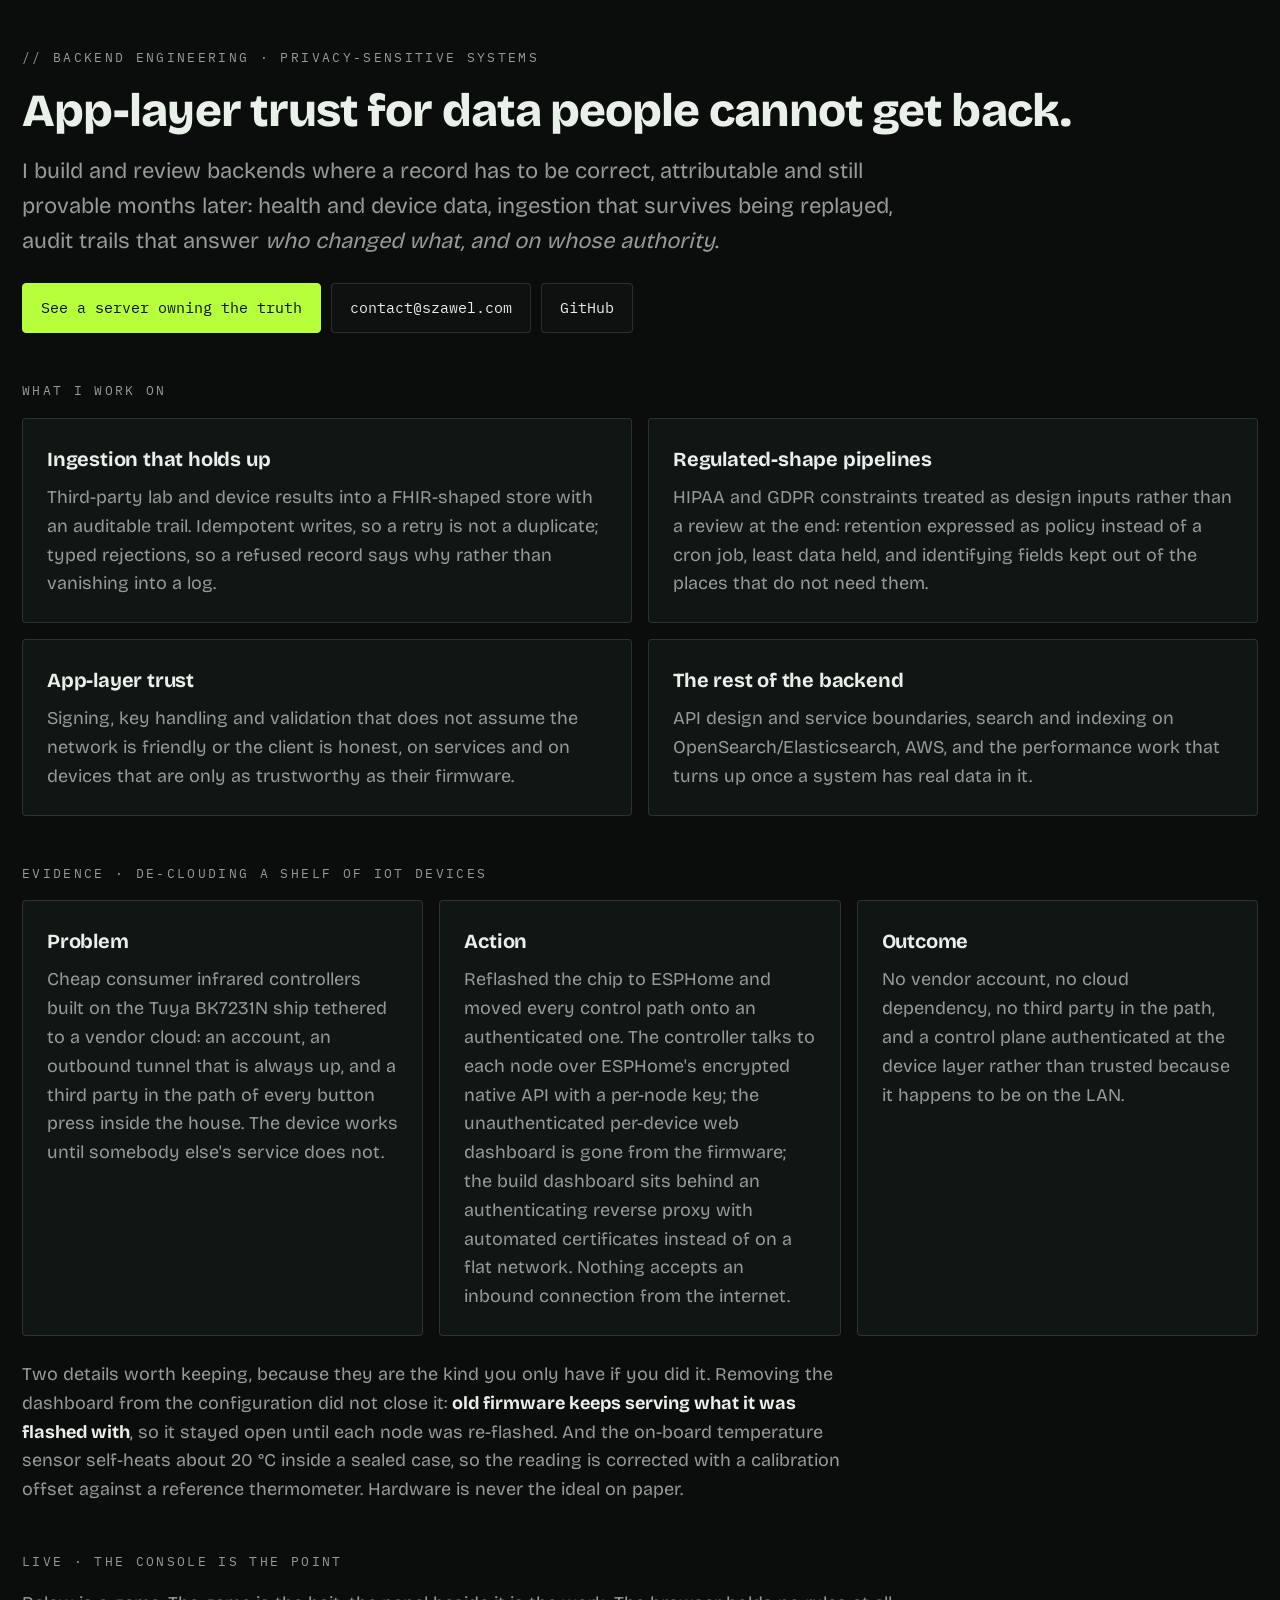
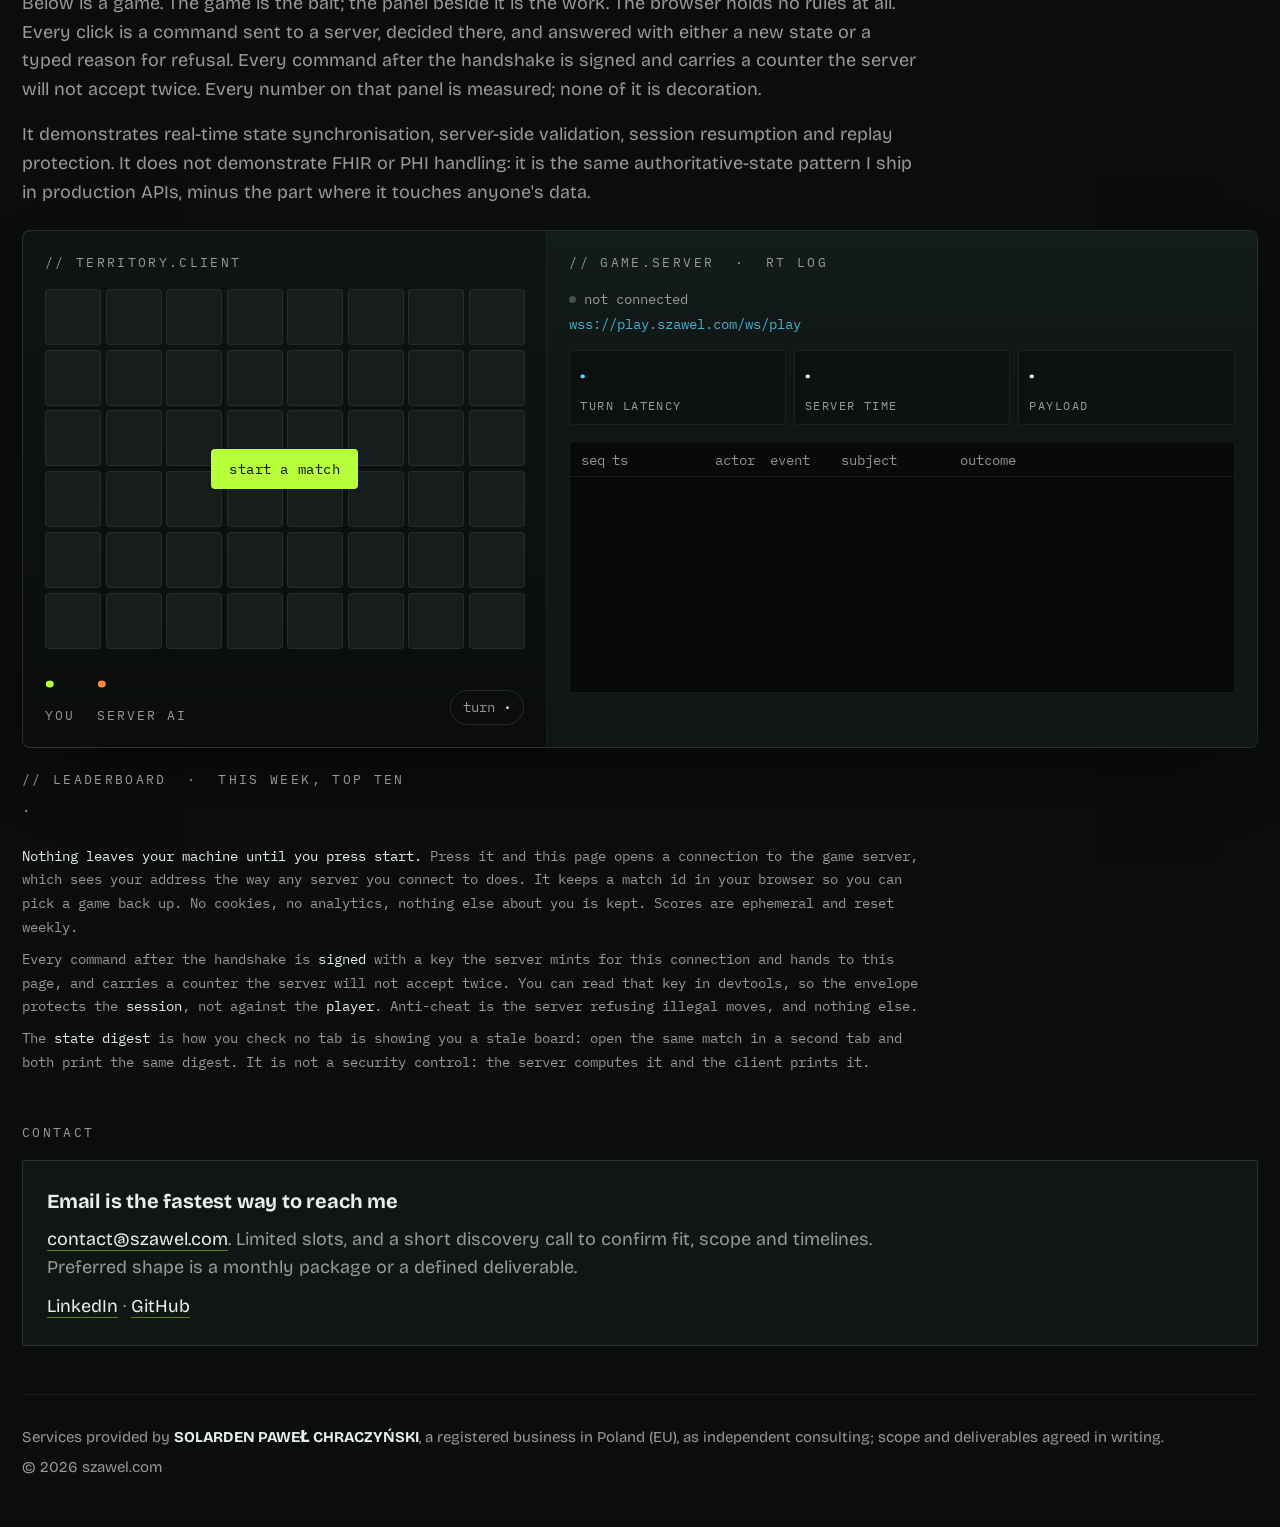
==== index.html @ cecb9514 "fixup" ====
<!doctype html>
<html lang="en">
<head>
    <meta charset="utf-8"/>
    <meta name="viewport" content="width=device-width,initial-scale=1"/>
    <meta name="description"
          content="Independent backend consulting: ingestion, validation and audit trails for systems holding data people cannot get back."/>
    <title>szawel.com — App-layer trust for privacy-sensitive backends</title>
    <!-- Before the page's own rules, so a collision resolves in the page's favour. The widget's
         tokens are the page's tokens: there is no second palette to keep in step. -->
    <link rel="stylesheet" href="game/client/widget.css"/>
    <style>
        * { box-sizing: border-box; margin: 0; padding: 0 }

        body {
            background: var(--bg);
            color: var(--ink);
            font-family: var(--disp);
            font-size: 18px;
            line-height: 1.6;
            -webkit-font-smoothing: antialiased;
        }

        main { padding: 48px 0 }

        .wrap { max-width: 1400px; margin: 0 auto; padding: 0 22px }

        /* Two of the three grid columns plus the gap between them. Prose sized to anything
           else floats mid-row and reads as an accident rather than a choice. */
        :root { --prose: 898px }

        a { color: var(--ink); text-decoration: none; border-bottom: 1px solid rgba(182, 255, 58, .45) }
        a:hover { border-bottom-color: var(--you) }

        .kicker {
            font-family: var(--mono);
            font-size: 13px;
            letter-spacing: .18em;
            text-transform: uppercase;
            color: var(--dim);
        }

        h1 { margin: 16px 0 0; font-size: 46px; line-height: 1.15; letter-spacing: -.02em; font-weight: 800 }
        h2 { margin: 0 0 8px; font-size: 20px; font-weight: 700; letter-spacing: -.01em }

        /* Scoped: .lead is also the widget's leaderboard row, and a bare rule here reaches
           into it for every property the widget's own rule does not set. */
        header .lead { margin: 16px 0 0; color: var(--dim); font-size: 22px; max-width: var(--prose) }

        .cta { display: flex; flex-wrap: wrap; gap: 10px; margin-top: 24px }

        .btn {
            font-family: var(--mono);
            font-size: 15px;
            padding: 12px 18px;
            border: 1px solid var(--line2);
            border-radius: var(--radius);
            background: rgba(255, 255, 255, .02);
        }

        .btn:hover { background: rgba(255, 255, 255, .06); border-bottom-color: var(--line2) }
        .btn.go { color: var(--bg); background: var(--you); border-color: var(--you) }
        .btn.go:hover { background: #c6ff52; border-color: #c6ff52 }

        section { margin-top: 48px }

        .label {
            font-family: var(--mono);
            font-size: 13px;
            letter-spacing: .18em;
            text-transform: uppercase;
            color: var(--dim);
            margin-bottom: 16px;
        }

        .grid { display: grid; grid-template-columns: 1fr; gap: 16px }

        @media (min-width: 820px) {
            .grid { grid-template-columns: 1fr 1fr }
            .grid.three { grid-template-columns: repeat(3, 1fr) }
        }

        .card {
            padding: 24px;
            /* --line2, not --line: at a card's size the fainter token leaves no visible
               edge and the text reads as floating. */
            border: 1px solid var(--line2);
            border-radius: var(--radius);
            background: var(--panel);
        }

        .card p { color: var(--dim); max-width: 72ch }

        .case p { color: var(--dim); max-width: 72ch; margin-top: 8px }
        /* max-width none: .case p caps at 72ch, short of the two columns this spans. */
        .grid.three .aside { grid-column: span 2; max-width: none; color: var(--dim); margin-top: 8px }
        .case b { color: var(--ink); font-weight: 700 }

        /* Wider than the prose column on purpose: one console line is ~81ch, and the widget
           is a figure rather than a paragraph. */
        #demo { max-width: 1400px; margin: 48px auto 0; padding: 0 22px }

        #demo .intro { margin-bottom: 24px }
        #demo .intro p { color: var(--dim); max-width: var(--prose); margin-top: 16px }
        #demo .note { max-width: var(--prose) }

        footer {
            margin-top: 48px;
            padding-top: 24px;
            border-top: 1px solid var(--line);
            color: var(--dim);
            font-size: 15px;
        }

        footer p { margin-top: 6px }
        footer b { color: var(--ink); font-weight: 700 }
    </style>
    <!-- No JavaScript means no widget, not a broken one: the landing page is complete without
         it, and a stalled game is a worse first impression than no game. -->
    <noscript>
        <style>#demo, .cta a[href="#demo"] { display: none }</style>
    </noscript>
    <script src="game/client/widget.js" defer></script>
</head>
<body>
<main>
    <div class="wrap">
        <header>
            <div class="kicker">// backend engineering &middot; privacy-sensitive systems</div>
            <h1>App-layer trust for data people cannot get back.</h1>
            <p class="lead">
                I build and review backends where a record has to be correct, attributable and still
                provable months later: health and device data, ingestion that survives being
                replayed, audit trails that answer <em>who changed what, and on whose authority</em>.
            </p>
            <div class="cta">
                <a class="btn go" href="#demo">See a server owning the truth</a>
                <a class="btn" href="mailto:contact@szawel.com">contact@szawel.com</a>
                <a class="btn" href="https://github.com/Solarden" target="_blank" rel="noopener">GitHub</a>
            </div>
        </header>

        <section id="services" aria-labelledby="services-label">
            <div class="label" id="services-label">What I work on</div>
            <div class="grid">
                <div class="card">
                    <h2>Ingestion that holds up</h2>
                    <p>
                        Third-party lab and device results into a FHIR-shaped store with an auditable
                        trail. Idempotent writes, so a retry is not a duplicate; typed rejections, so a
                        refused record says why rather than vanishing into a log.
                    </p>
                </div>
                <div class="card">
                    <h2>Regulated-shape pipelines</h2>
                    <p>
                        HIPAA and GDPR constraints treated as design inputs rather than a review at the
                        end: retention expressed as policy instead of a cron job, least data held, and
                        identifying fields kept out of the places that do not need them.
                    </p>
                </div>
                <div class="card">
                    <h2>App-layer trust</h2>
                    <p>
                        Signing, key handling and validation that does not assume the network is
                        friendly or the client is honest, on services and on devices that are
                        only as trustworthy as their firmware.
                    </p>
                </div>
                <div class="card">
                    <h2>The rest of the backend</h2>
                    <p>
                        API design and service boundaries, search and indexing on
                        OpenSearch/Elasticsearch, AWS, and the performance work that turns up once a
                        system has real data in it.
                    </p>
                </div>
            </div>
        </section>

        <section class="case" aria-labelledby="case-label">
            <div class="label" id="case-label">Evidence &middot; de-clouding a shelf of IoT devices</div>
            <div class="grid three">
                <div class="card">
                    <h2>Problem</h2>
                    <p>
                        Cheap consumer infrared controllers built on the Tuya BK7231N ship tethered to
                        a vendor cloud: an account, an outbound tunnel that is always up, and a third
                        party in the path of every button press inside the house. The device works
                        until somebody else's service does not.
                    </p>
                </div>
                <div class="card">
                    <h2>Action</h2>
                    <p>
                        Reflashed the chip to ESPHome and moved every control path onto an
                        authenticated one. The controller talks to each node over ESPHome's encrypted
                        native API with a per-node key; the unauthenticated per-device web dashboard is
                        gone from the firmware; the build dashboard sits behind an authenticating
                        reverse proxy with automated certificates instead of on a flat network. Nothing
                        accepts an inbound connection from the internet.
                    </p>
                </div>
                <div class="card">
                    <h2>Outcome</h2>
                    <p>
                        No vendor account, no cloud dependency, no third party in the path, and
                        a control plane authenticated at the device layer rather than trusted because
                        it happens to be on the LAN.
                    </p>
                </div>
                <p class="aside">
                Two details worth keeping, because they are the kind you only have if you did it.
                Removing the dashboard from the configuration did not close it: <b>old firmware keeps
                serving what it was flashed with</b>, so it stayed open until each node was re-flashed.
                And the on-board temperature sensor self-heats about 20&nbsp;&deg;C inside a sealed
                case, so the reading is corrected with a calibration offset against a reference
                    thermometer. Hardware is never the ideal on paper.
                </p>
            </div>
        </section>
    </div>

    <section id="demo" aria-labelledby="demo-label">
        <div class="intro">
            <div class="label" id="demo-label">Live &middot; the console is the point</div>
            <p>
                Below is a game. The game is the bait; the panel beside it is the work. The browser
                holds no rules at all. Every click is a command sent to a server, decided
                there, and answered with either a new state or a typed reason for refusal. Every
                command after the handshake is signed and carries a counter the server will not
                accept twice. Every number on that panel is measured; none of it is decoration.
            </p>
            <p>
                It demonstrates real-time state synchronisation, server-side validation, session
                resumption and replay protection. It does not demonstrate FHIR or PHI handling: it is
                the same authoritative-state pattern I ship in production APIs, minus the part where
                it touches anyone's data.
            </p>
        </div>
        <div class="widget">
            <div class="pane left">
                <div class="paneTop">
                    <div class="paneLabel">// territory.client</div>
                </div>
                <div class="board inert" id="board" role="group" aria-label="game board"
                     data-endpoint="wss://play.szawel.com/ws/play">
                    <button type="button" id="start">start a match</button>
                </div>
                <div class="stats" aria-live="polite">
                    <div class="stat you">
                        <div class="n" id="sYou">&middot;</div>
                        <div class="l">you</div>
                    </div>
                    <div class="stat server">
                        <div class="n" id="sServer">&middot;</div>
                        <div class="l">server&nbsp;AI</div>
                    </div>
                    <div class="turnpill">turn <b id="turn">&middot;</b></div>
                </div>
            </div>

            <div class="pane right">
                <div class="paneTop">
                    <div class="paneLabel">// game.server &nbsp;&middot;&nbsp; rt log</div>
                </div>
                <div class="conn"><span class="led off" id="led"></span><span id="connTxt">not connected</span></div>
                <div class="endpoint" id="endpoint">&middot;</div>
                <div class="metrics">
                    <div class="metric lag">
                        <div class="mn" id="mLag">&middot;</div>
                        <div class="ml">turn latency</div>
                    </div>
                    <div class="metric">
                        <div class="mn" id="mSrv">&middot;</div>
                        <div class="ml">server time</div>
                    </div>
                    <div class="metric">
                        <div class="mn" id="mPay">&middot;</div>
                        <div class="ml">payload</div>
                    </div>
                </div>
                <div class="logwrap" tabindex="0" role="region" aria-label="event stream">
                    <div class="loghead">
                        <div class="row">
                            <span>seq</span><span>ts</span><span>actor</span><span>event</span><span>subject</span><span>outcome</span>
                        </div>
                    </div>
                    <div class="log" id="log" role="log"></div>
                </div>
            </div>
        </div>

        <div class="leaderboard">
            <div class="paneLabel">// leaderboard &nbsp;&middot;&nbsp; this week, top ten</div>
            <div class="leaders" id="leaders" aria-live="polite"><span class="empty">&middot;</span></div>
        </div>

        <div class="note">
            <p><b>Nothing leaves your machine until you press start.</b> Press it and this page opens
                a connection to the game server, which sees your address the way any server you
                connect to does. It keeps a match id in your browser so you can pick a game back up.
                No cookies, no analytics, nothing else about you is kept. Scores are ephemeral and
                reset weekly.</p>
            <p>Every command after the handshake is <b>signed</b> with a key the server mints for this
                connection and hands to this page, and carries a counter the server will not accept
                twice. You can read that key in devtools, so the envelope protects the
                <b>session</b>, not against the <b>player</b>. Anti-cheat is the server refusing
                illegal moves, and nothing else.</p>
            <p>The <b>state digest</b> is how you check no tab is showing you a stale board: open the
                same match in a second tab and both print the same digest. It is not a security
                control: the server computes it and the client prints it.</p>
        </div>
    </section>

    <div class="wrap">
        <section id="contact" aria-labelledby="contact-label">
            <div class="label" id="contact-label">Contact</div>
            <div class="card">
                <h2>Email is the fastest way to reach me</h2>
                <p>
                    <a href="mailto:contact@szawel.com">contact@szawel.com</a>. Limited slots, and
                    a short discovery call to confirm fit, scope and timelines. Preferred shape is a
                    monthly package or a defined deliverable.
                </p>
                <p style="margin-top:10px">
                    <a href="https://www.linkedin.com/in/pawel-chraczynski/" target="_blank"
                       rel="noopener">LinkedIn</a>
                    &middot;
                    <a href="https://github.com/Solarden" target="_blank" rel="noopener">GitHub</a>
                </p>
            </div>
        </section>

        <footer>
            <p>
                Services provided by <b>SOLARDEN PAWE&#321; CHRACZY&#323;SKI</b>, a registered business
                in Poland (EU), as independent consulting; scope and deliverables agreed in
                writing.
            </p>
            <p>&copy; <span id="y"></span> szawel.com</p>
        </footer>
    </div>
</main>

<script>
    document.getElementById("y").textContent = new Date().getFullYear();
</script>
</body>
</html>
---- game/client/widget.css ----
/* Widget only. The page around it — nav, copy, calls to action — belongs to the landing page. */

/* Vendored, never a CDN: a webfont request hands the visitor's IP to whoever serves it, on the
   page arguing for the opposite. Licences sit beside the files. Latin subsets only, and no
   unicode-range — a glyph they lack (the arrows) falls through to the next family in the stack. */
@font-face {
  font-family: 'IBM Plex Mono';
  src: url('fonts/ibm-plex-mono-latin-400-normal.woff2') format('woff2');
  font-weight: 400;
  font-style: normal;
  font-display: swap;
}

@font-face {
  font-family: 'Bricolage Grotesque';
  src: url('fonts/bricolage-grotesque-latin-wght-normal.woff2') format('woff2');
  font-weight: 200 800;
  font-style: normal;
  font-display: swap;
}
:root {
  --bg: #0a0d0c;
  --bg2: #0f1413;
  --panel: #101614;
  --line: rgba(255, 255, 255, .07);
  --line2: rgba(255, 255, 255, .12);
  --ink: #e9efe9;
  --dim: #979a99;
  --dimmer: #46524c;
  --you: #b6ff3a;
  --server: #ff8a42;
  --cyan: #54d8ff;
  --tile: #161d1a;
  --tile-hi: #1e2723;
  --valuable: #142019;
  --water: #0c1c24;
  --radius: 4px;
  --mono: 'IBM Plex Mono', ui-monospace, monospace;
  --disp: 'Bricolage Grotesque', system-ui, sans-serif;
  /* seq, ts, actor, event, subject, outcome. In ch, so the header and the rows only line up
     while they share a font size — that is why both sit inside .logwrap and neither sets one. */
  --cols: 3ch 12ch 6ch 8ch 14ch auto;
  /* --dimmer reads 2.43:1 on the log background, under AA, and seq and ts carry the
     "nothing was dropped" claim. */
  /* ponytail: its own token rather than lifting --dimmer, whose other uses are the tile dots
     and the dead LED — not text. */
  --log-dim: #909391;
}

/* No reset, no body rule and no page container: this file styles the widget and nothing
   around it, so every rule below is reachable only through the widget's own markup. */

/* Which means the face is set here and never inherited from the host page: the log's columns
   are sized in ch and line up in a monospace and nothing else. */
.widget,
.leaderboard,
.note {
  font-family: var(--mono);
  line-height: 1.5;
}

.widget {
  display: grid;
  /* The console takes the larger share, and the widget more width than the page's prose
     column: one log line is ~81ch. */
  grid-template-columns: minmax(0, .85fr) minmax(0, 1.15fr);
  border: 1px solid var(--line2);
  border-radius: 8px;
  overflow: hidden;
  background: linear-gradient(180deg, var(--bg2), var(--bg));
  box-shadow: 0 30px 80px -40px rgba(0, 0, 0, .9);
}

.pane { padding: 22px }
.pane.left { border-right: 1px solid var(--line) }
.pane.right { background: linear-gradient(180deg, rgba(84, 216, 255, .03), transparent 30%), var(--panel) }
.paneTop { display: flex; align-items: center; justify-content: space-between; margin-bottom: 16px }
.paneLabel { font-size: 13px; letter-spacing: .18em; text-transform: uppercase; color: var(--dim) }

/* Relative so the start control can sit over the board it starts. */
.board { position: relative; display: grid; grid-template-columns: repeat(8, 1fr); gap: 5px; aspect-ratio: 8/6 }

#start {
  position: absolute;
  /* The placeholder tiles are position: relative and come later in the DOM, so without this
     they paint over the control and only the grid gaps show through it. */
  z-index: 1;
  inset: 0;
  margin: auto;
  width: max-content;
  height: max-content;
  padding: 11px 18px;
  /* Named because a button does not inherit font-family from .widget at all: left alone it
     renders in the UA's Arial on both pages. */
  font-family: var(--mono);
  font-size: 14px;
  letter-spacing: .04em;
  color: var(--bg);
  background: var(--you);
  border: 0;
  border-radius: var(--radius);
  cursor: pointer;
}

#start:hover { background: #c6ff52 }

.tile {
  position: relative;
  border-radius: var(--radius);
  background: var(--tile);
  border: 1px solid var(--line);
  cursor: pointer;
  transition: transform .12s, background .2s, border-color .2s;
  animation: pop .5s cubic-bezier(.2, .8, .2, 1) both;
}

/* Only a tile that could still be taken, and only its background: an owned or water tile
   carries information hover must not repaint, and the border belongs to legality. */
.board:not(.inert) .tile:not(.you):not(.server):not(.water):hover { background: var(--tile-hi); transform: translateY(-1px) }
.tile.valuable { background: var(--valuable) }
.tile.water { background: var(--water); cursor: not-allowed; border-color: rgba(84, 216, 255, .10) }
.tile.legal { border-color: rgba(182, 255, 58, .45); box-shadow: inset 0 0 0 1px rgba(182, 255, 58, .12) }
.tile.you { background: linear-gradient(145deg, #9be028, #c6ff52); border-color: #d8ff7a; box-shadow: 0 0 14px -4px var(--you) }
.tile.server { background: linear-gradient(145deg, #e9722c, #ff9a52); border-color: #ffb07a; box-shadow: 0 0 14px -4px var(--server) }
/* The second channel. Your tiles and the opponent's sit 1.89:1 apart in luminance, so hue
   is doing all the work until the dot's shape tells them apart. */
.tile .dot { position: absolute; inset: 0; margin: auto; width: 5px; height: 5px; border-radius: 99px; background: var(--dimmer) }
.tile.you .dot, .tile.server .dot { width: 7px; height: 7px; background: rgba(0, 0, 0, .55) }
.tile.server .dot { border-radius: 2px }
.tile.water .dot { width: 9px; height: 2px; border-radius: 1px; background: var(--cyan); opacity: .45 }

/* The socket is gone or the game is decided: the board stops pretending it is interactive. */
.board.inert .tile { cursor: default; opacity: .55 }

.stats { display: flex; gap: 22px; margin-top: 18px; align-items: flex-end }
.stat { display: flex; flex-direction: column; gap: 2px }
.stat .n { font-family: var(--disp); font-weight: 800; font-size: 38px; line-height: 1; letter-spacing: -.02em }
.stat.you .n { color: var(--you) }
.stat.server .n { color: var(--server) }
.stat .l { font-size: 12.5px; letter-spacing: .16em; text-transform: uppercase; color: var(--dim) }
.turnpill { margin-left: auto; font-size: 14px; color: var(--dim); border: 1px solid var(--line2); padding: 6px 12px; border-radius: 99px }
.turnpill b { color: var(--ink) }

.conn { display: flex; align-items: center; gap: 8px; font-size: 14px; color: var(--dim); margin-bottom: 4px }
.led { width: 7px; height: 7px; border-radius: 99px; background: var(--you); box-shadow: 0 0 8px var(--you); animation: blink 2s infinite }
.led.off { background: var(--dimmer); box-shadow: none; animation: none }
.endpoint { font-size: 13.5px; color: var(--cyan); opacity: .8; word-break: break-all; margin-bottom: 16px }

.metrics { display: grid; grid-template-columns: 1fr 1fr 1fr; gap: 8px; margin-bottom: 16px }
.metric { border: 1px solid var(--line); border-radius: var(--radius); padding: 9px 10px; background: rgba(0, 0, 0, .25) }
.metric .mn { font-family: var(--disp); font-weight: 700; font-size: 23px; letter-spacing: -.02em }
.metric .mn small { font-size: 13px }
.metric .ml { font-size: 12px; letter-spacing: .12em; text-transform: uppercase; color: var(--dim); margin-top: 2px }
.metric.lag .mn { color: var(--cyan) }

/* One grid column, so the header is exactly as wide as the rows. A plain 1fr rather than
   max-content, which would size this to the widest row instead of letting it wrap. */
.logwrap { border: 1px solid var(--line); border-radius: var(--radius); background: #070a09; height: 252px; overflow-y: auto; font-size: 14px; display: grid; grid-template-columns: 1fr; align-content: start }
.logwrap::-webkit-scrollbar { width: 6px; height: 6px }
.logwrap::-webkit-scrollbar-thumb { background: var(--line2); border-radius: 9px }
.loghead { position: sticky; top: 0; z-index: 1; color: var(--log-dim); background: #070a09; padding: 8px 11px 5px; border-bottom: 1px solid var(--line) }
.log { padding: 8px 11px; display: flex; flex-direction: column; gap: 3px }

.loghead .row, .ln { display: grid; grid-template-columns: var(--cols); gap: 7px; white-space: nowrap }
.ln { animation: slidein .3s ease both }
.ln .sq, .ln .ts { color: var(--log-dim) }
/* Sized for tile= and state=; a match id is longer and rare, so it ellipsises rather
   than pushing the outcome — the column a reader came for — off the panel. */
.ln .su { overflow: hidden; text-overflow: ellipsis }
.ln .ev { color: var(--dim) }
/* The actor column carries the side's colour, so the outcome never has to encode who acted. */
.ln.client .ac { color: var(--you) }
.ln.ai .ac { color: var(--server) }
.ln.server .ac { color: var(--cyan) }
/* The only cell allowed to wrap, and the reason nothing in this panel scrolls sideways: a
   gloss with no room left folds onto a second row rather than widening the line. */
.ln .ou { white-space: normal }
.ln .ou.rejected, .ln .ou.closed, .ln .ou.unshackled { color: var(--server) }
.ln .ou.accepted { color: var(--cyan); opacity: .85 }

/* Outside the widget's two-pane grid on purpose: a strip here moves neither the board's
   column nor the log's fixed height. */
.leaderboard { margin-top: 22px }
.leaderboard .paneLabel { margin-bottom: 10px }
.leaders { display: grid; grid-template-columns: repeat(auto-fill, minmax(230px, 1fr)); gap: 6px 14px }
/* Scoped to its container, not bare: .lead is also the landing page's hero paragraph, and a
   bare rule here turns that paragraph into a three-column grid. */
.leaders .lead { display: grid; grid-template-columns: 2ch 1fr auto; gap: 9px; font-size: 14px; border-bottom: 1px solid var(--line); padding-bottom: 5px }
.leaders .lead .rk { color: var(--log-dim) }
/* Ellipsis rather than a wider column: a longer word on the list must not widen the page. */
.leaders .lead .hd { overflow: hidden; text-overflow: ellipsis; white-space: nowrap }
.leaders .lead .pt { color: var(--you) }
.leaders .empty { color: var(--dim); font-size: 14px }

.note { margin-top: 24px; font-size: 14px; line-height: 1.7; color: var(--dim); max-width: 62ch }
/* Both margins, not only the bottom: the host page owns the reset and may not zero them. */
.note p { margin: 0 0 8px }
.note b { color: var(--ink); font-weight: 400 }

@keyframes pop { from { opacity: 0; transform: scale(.6) } to { opacity: 1; transform: scale(1) } }
@keyframes slidein { from { opacity: 0; transform: translateX(-6px) } to { opacity: 1; transform: none } }
@keyframes blink { 0%, 100% { opacity: 1 } 50% { opacity: .35 } }

/* The LED blinks forever and the board pops in 48 tiles at once, on a page a visitor
   did not open to watch an animation. */
@media (prefers-reduced-motion: reduce) {
  .tile, .ln, .led { animation: none }
  .tile { transition: none }
}

/* Stacks well before it has to: side by side, the console's columns stop fitting just under
   1120px, measured (1100 overflows the log by 7px, 1120 and up are clean). The threshold moves
   with .logwrap's font-size, so re-measure here before changing it. */
@media (max-width: 1140px) {
  .widget { grid-template-columns: minmax(0, 1fr) }
  .pane.left { border-right: 0; border-bottom: 1px solid var(--line) }
}
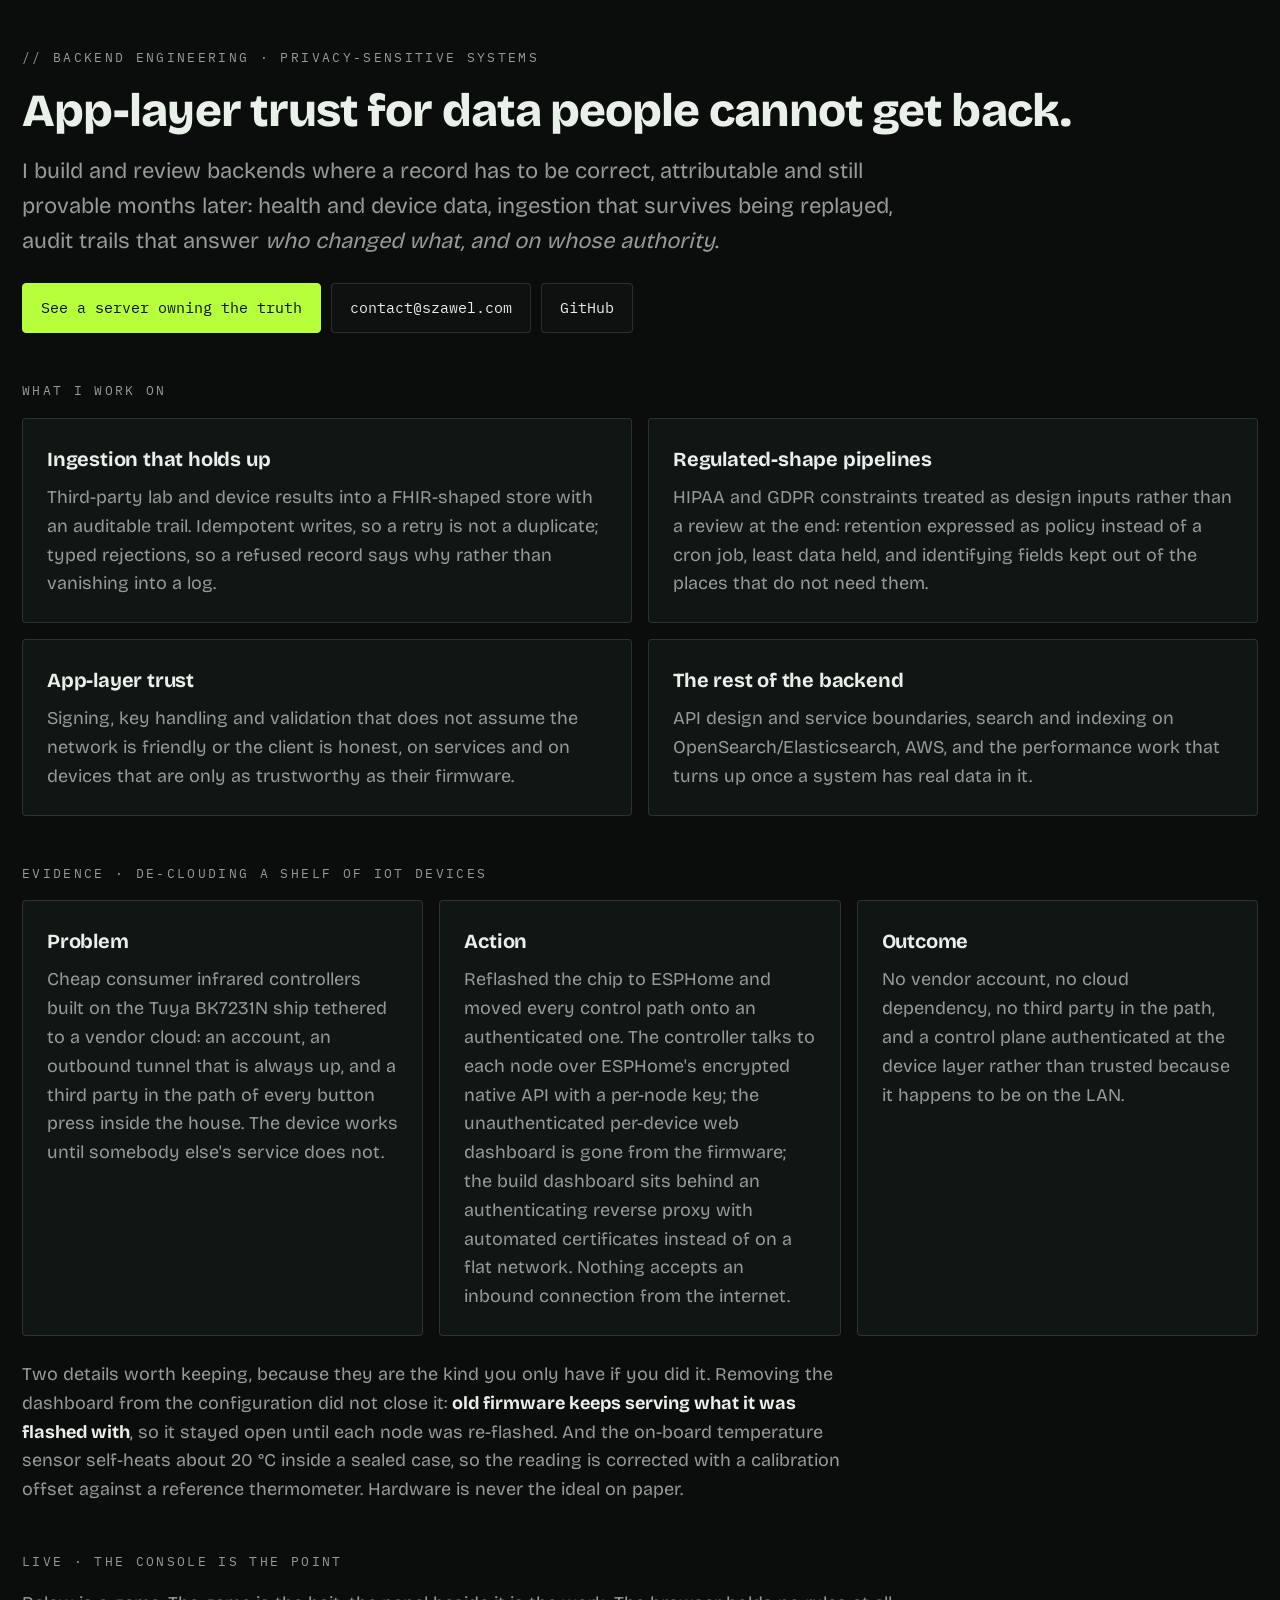
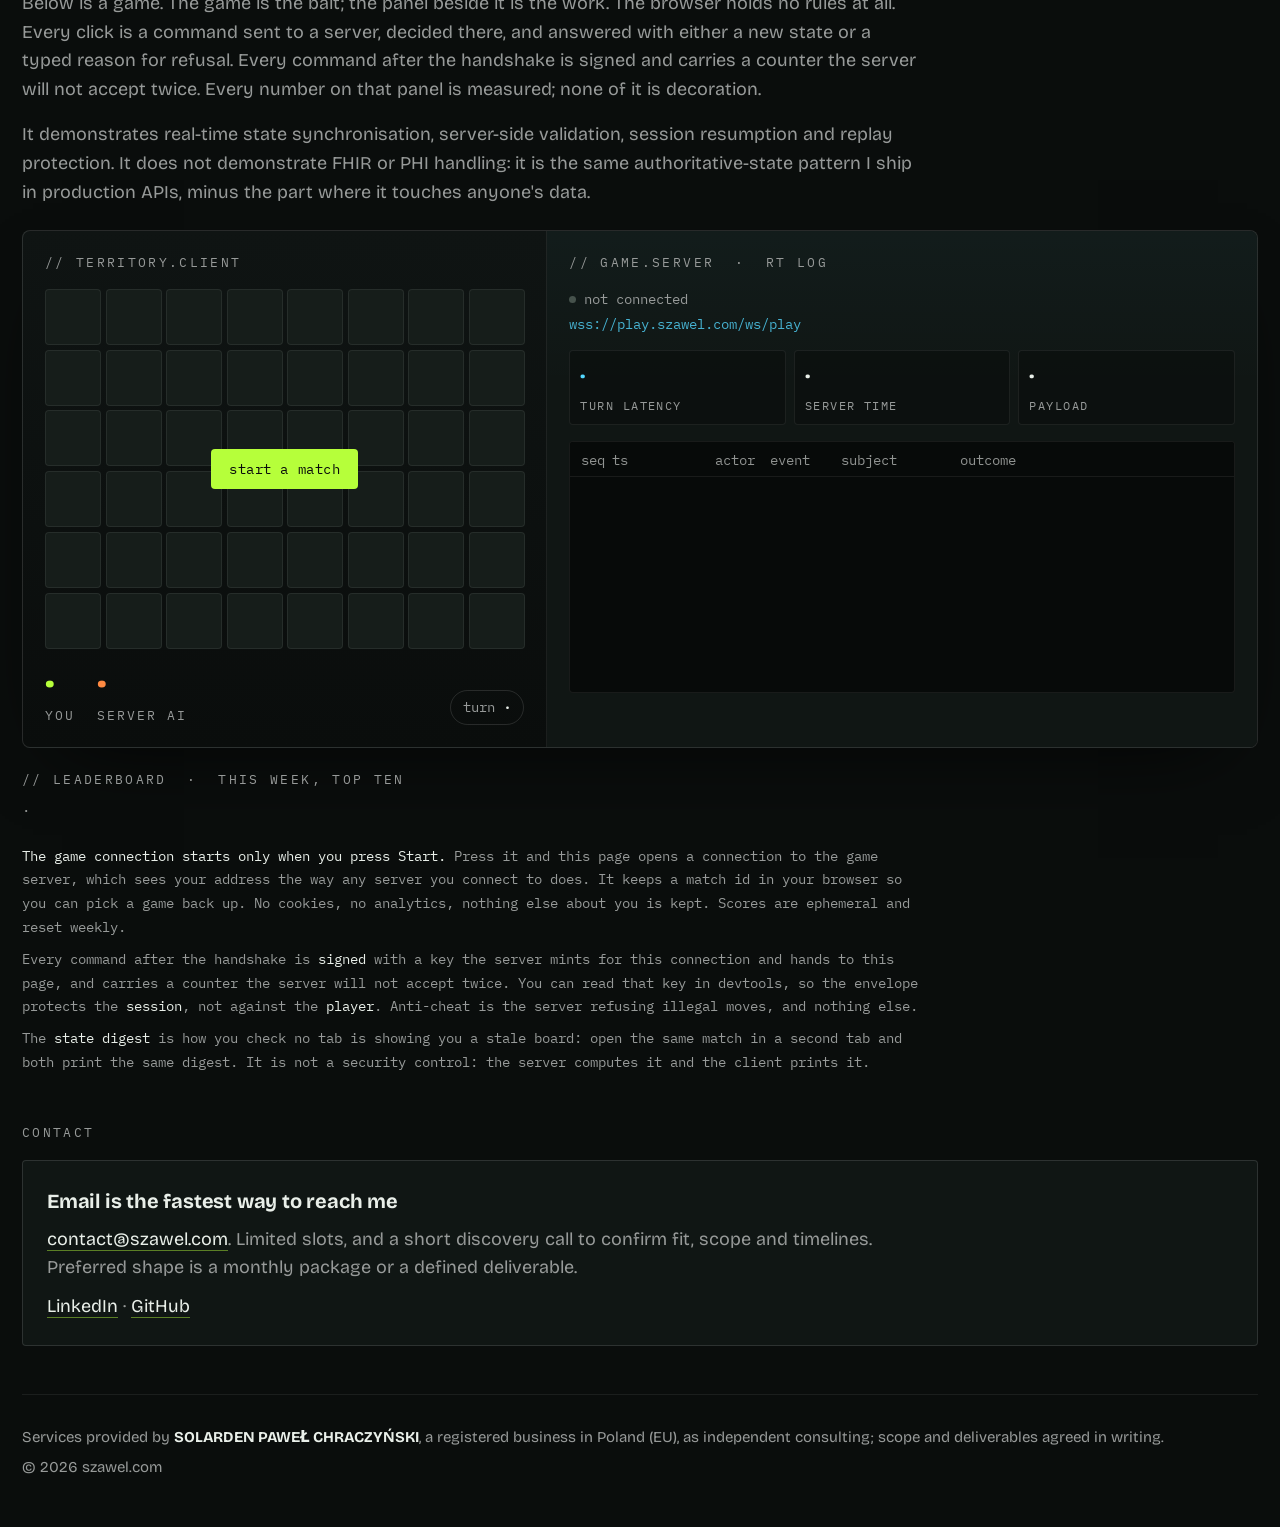
==== commit 792f00f0: "README, link previews, favicon, and a privacy line the page load cannot contradict" ====
--- a/index.html
+++ b/index.html
@@ -6,6 +6,18 @@
     <meta name="description"
           content="Independent backend consulting: ingestion, validation and audit trails for systems holding data people cannot get back."/>
     <title>szawel.com — App-layer trust for privacy-sensitive backends</title>
+    <link rel="icon" href="favicon.svg" type="image/svg+xml"/>
+    <!-- Absolute, because link previews (LinkedIn, Slack) resolve nothing relative. -->
+    <meta property="og:type" content="website"/>
+    <meta property="og:url" content="https://www.szawel.com/"/>
+    <meta property="og:title" content="Paweł Chraczyński — backend engineering for privacy-sensitive systems"/>
+    <meta property="og:description"
+          content="Independent backend consulting: ingestion, validation and audit trails for systems holding data people cannot get back."/>
+    <meta property="og:image" content="https://www.szawel.com/og.png"/>
+    <meta property="og:image:width" content="1200"/>
+    <meta property="og:image:height" content="630"/>
+    <meta property="og:image:alt" content="Backends for health and device data that stay correct, traceable and private. Paweł Chraczyński, szawel.com"/>
+    <meta name="twitter:card" content="summary_large_image"/>
     <!-- Before the page's own rules, so a collision resolves in the page's favour. The widget's
          tokens are the page's tokens: there is no second palette to keep in step. -->
     <link rel="stylesheet" href="game/client/widget.css"/>
@@ -297,8 +309,8 @@
         </div>
 
         <div class="note">
-            <p><b>Nothing leaves your machine until you press start.</b> Press it and this page opens
-                a connection to the game server, which sees your address the way any server you
+            <p><b>The game connection starts only when you press Start.</b> Press it and this page
+                opens a connection to the game server, which sees your address the way any server you
                 connect to does. It keeps a match id in your browser so you can pick a game back up.
                 No cookies, no analytics, nothing else about you is kept. Scores are ephemeral and
                 reset weekly.</p>
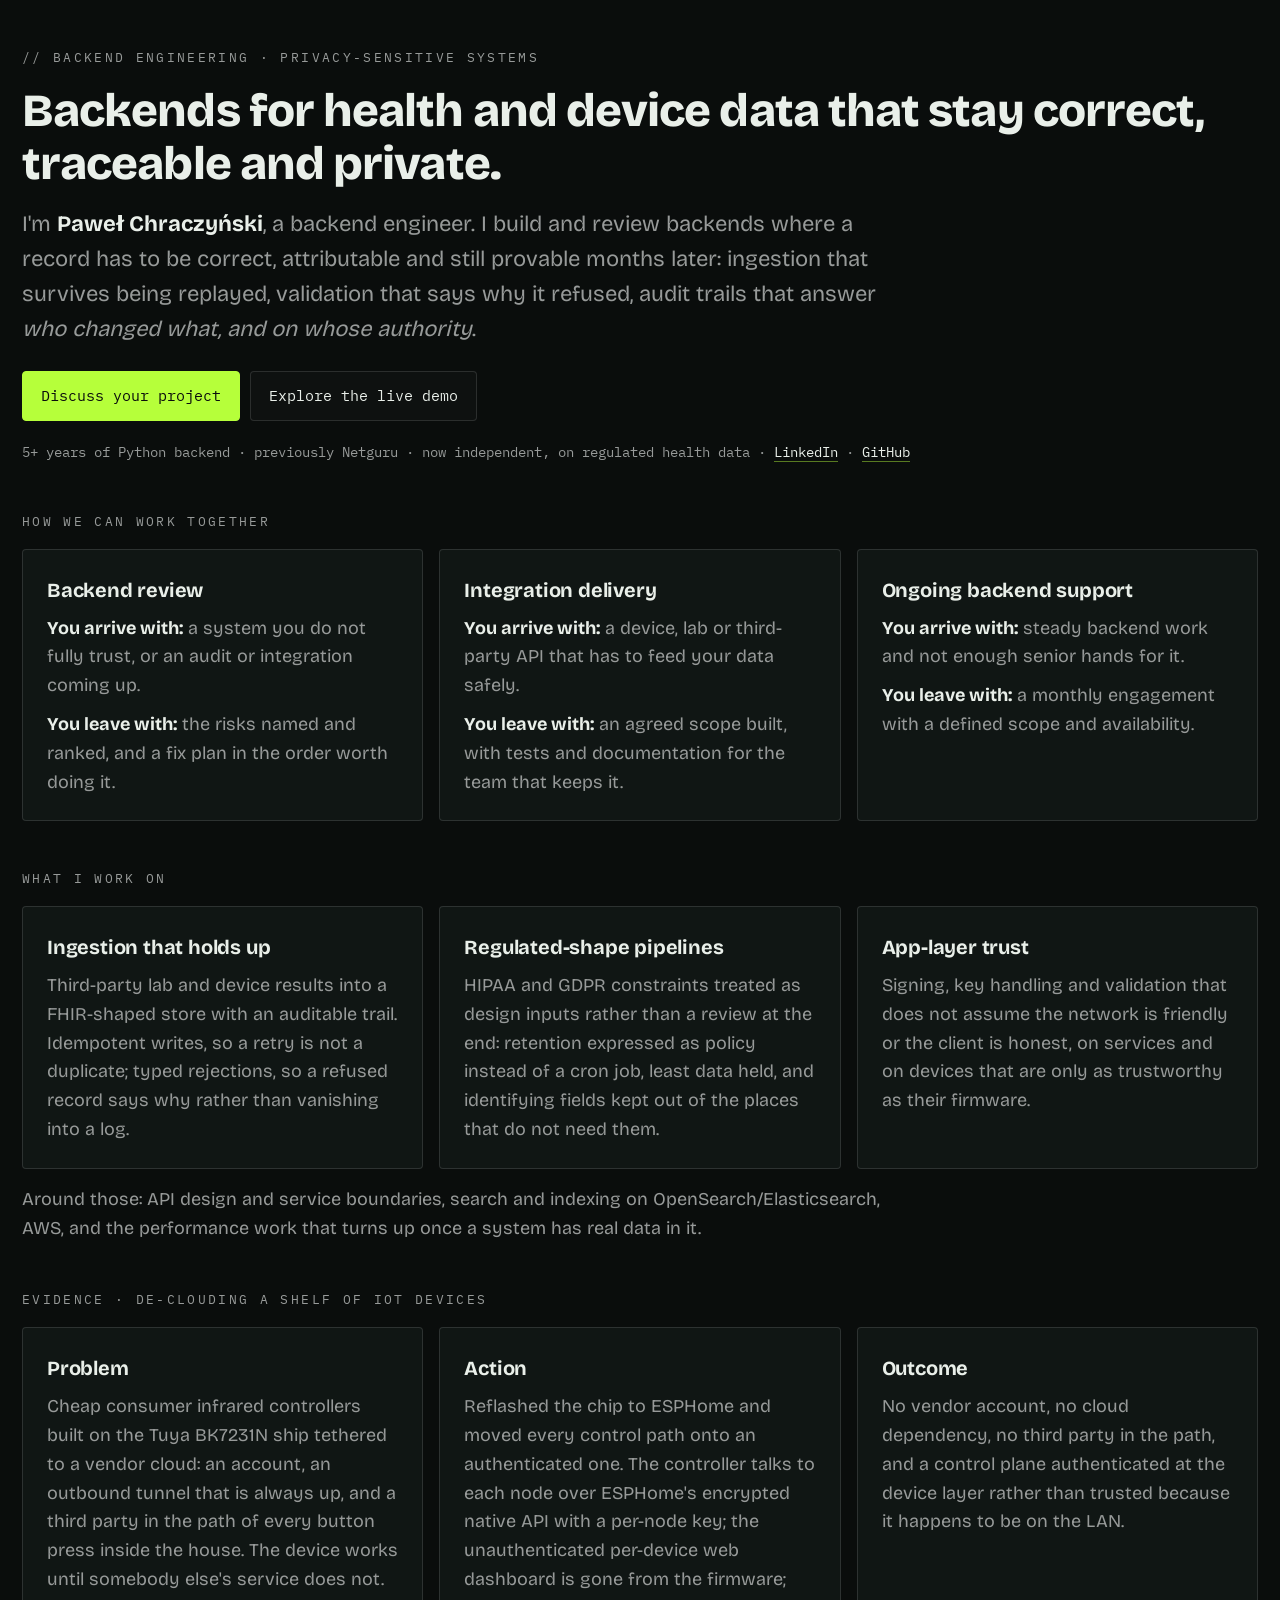
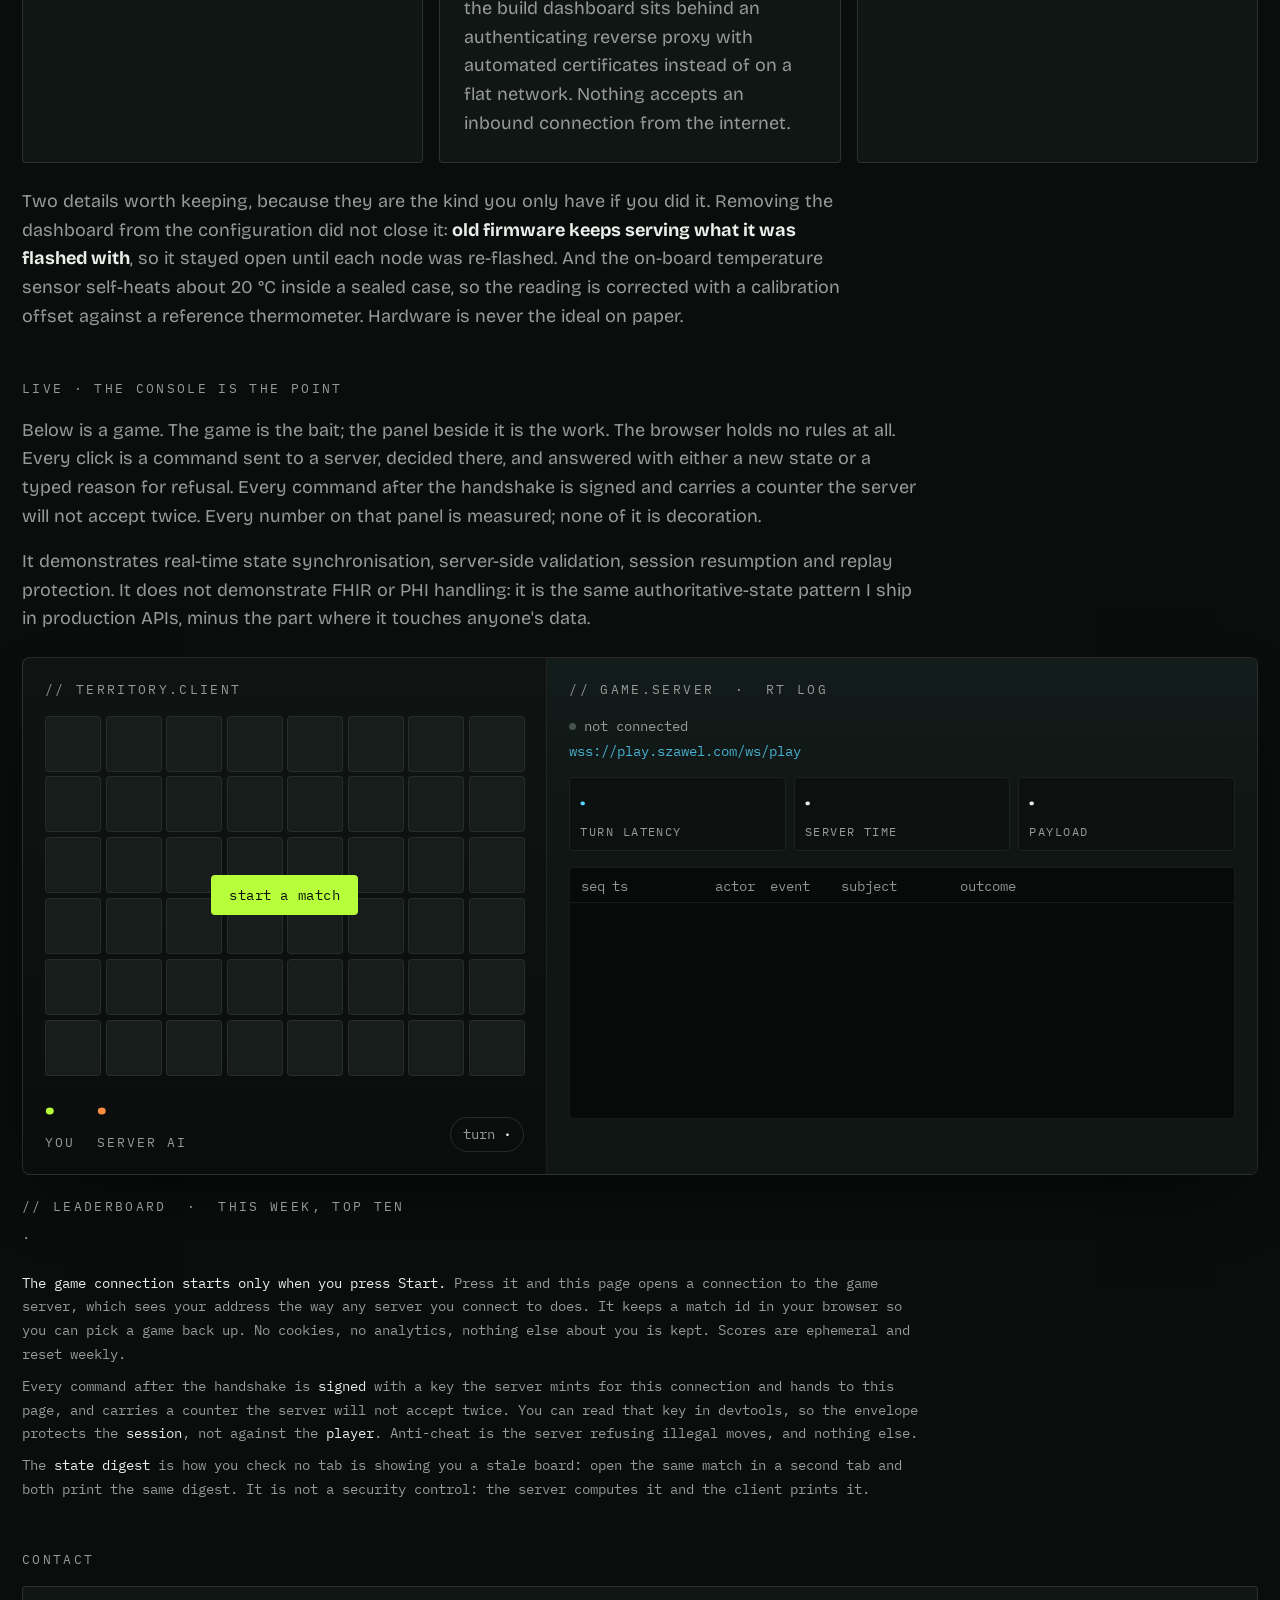
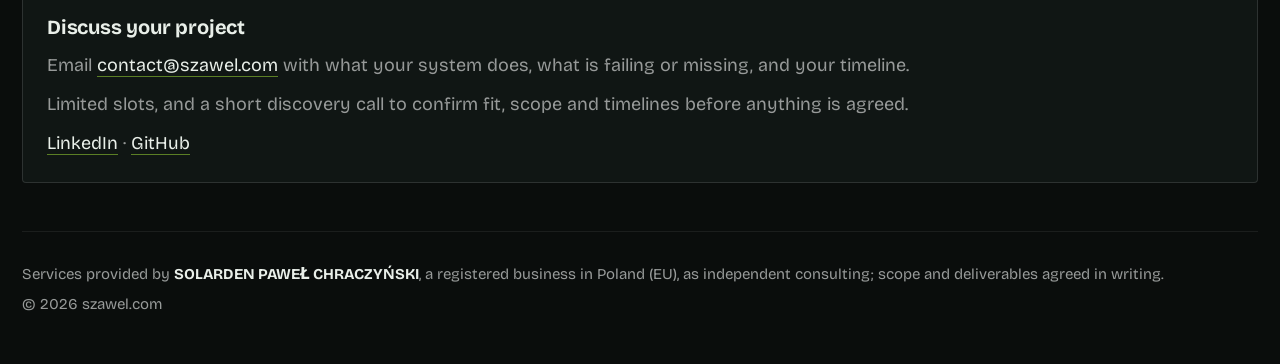
==== commit 3a2053fc: "Hero that names the author, three shapes of engagement, one call to action" ====
--- a/index.html
+++ b/index.html
@@ -5,7 +5,7 @@
     <meta name="viewport" content="width=device-width,initial-scale=1"/>
     <meta name="description"
           content="Independent backend consulting: ingestion, validation and audit trails for systems holding data people cannot get back."/>
-    <title>szawel.com — App-layer trust for privacy-sensitive backends</title>
+    <title>Paweł Chraczyński — backend engineering for health and device data</title>
     <link rel="icon" href="favicon.svg" type="image/svg+xml"/>
     <!-- Absolute, because link previews (LinkedIn, Slack) resolve nothing relative. -->
     <meta property="og:type" content="website"/>
@@ -54,10 +54,16 @@
 
         h1 { margin: 16px 0 0; font-size: 46px; line-height: 1.15; letter-spacing: -.02em; font-weight: 800 }
         h2 { margin: 0 0 8px; font-size: 20px; font-weight: 700; letter-spacing: -.01em }
+        /* The headline is a sentence, not a slogan: at 46px on a phone it pushes both calls to
+           action below the first screen. */
+        @media (max-width: 600px) { h1 { font-size: 34px } header .lead { font-size: 19px } }
 
         /* Scoped: .lead is also the widget's leaderboard row, and a bare rule here reaches
            into it for every property the widget's own rule does not set. */
         header .lead { margin: 16px 0 0; color: var(--dim); font-size: 22px; max-width: var(--prose) }
+        header .lead b { color: var(--ink); font-weight: 700 }
+
+        .background { margin-top: 20px; font-family: var(--mono); font-size: 14px; color: var(--dim) }
 
         .cta { display: flex; flex-wrap: wrap; gap: 10px; margin-top: 24px }
 
@@ -102,6 +108,10 @@
         }
 
         .card p { color: var(--dim); max-width: 72ch }
+        .card p + p { margin-top: 10px }
+        .card b { color: var(--ink); font-weight: 700 }
+
+        .also { margin-top: 16px; color: var(--dim); max-width: var(--prose) }
 
         .case p { color: var(--dim); max-width: 72ch; margin-top: 8px }
         /* max-width none: .case p caps at 72ch, short of the two columns this spans. */
@@ -139,22 +149,56 @@
     <div class="wrap">
         <header>
             <div class="kicker">// backend engineering &middot; privacy-sensitive systems</div>
-            <h1>App-layer trust for data people cannot get back.</h1>
+            <h1>Backends for health and device data that stay correct, traceable and private.</h1>
             <p class="lead">
-                I build and review backends where a record has to be correct, attributable and still
-                provable months later: health and device data, ingestion that survives being
-                replayed, audit trails that answer <em>who changed what, and on whose authority</em>.
+                I'm <b>Pawe&#322; Chraczy&#324;ski</b>, a backend engineer. I build and review
+                backends where a record has to be correct, attributable and still provable months
+                later: ingestion that survives being replayed, validation that says why it refused,
+                audit trails that answer <em>who changed what, and on whose authority</em>.
             </p>
             <div class="cta">
-                <a class="btn go" href="#demo">See a server owning the truth</a>
-                <a class="btn" href="mailto:contact@szawel.com">contact@szawel.com</a>
-                <a class="btn" href="https://github.com/Solarden" target="_blank" rel="noopener">GitHub</a>
-            </div>
+                <a class="btn go" href="#contact">Discuss your project</a>
+                <a class="btn" href="#demo">Explore the live demo</a>
+            </div>
+            <p class="background">
+                5+ years of Python backend &middot; previously Netguru &middot; now independent, on
+                regulated health data &middot;
+                <a href="https://www.linkedin.com/in/pawel-chraczynski/" target="_blank"
+                   rel="noopener">LinkedIn</a> &middot;
+                <a href="https://github.com/Solarden" target="_blank" rel="noopener">GitHub</a>
+            </p>
         </header>
+
+        <section id="work" aria-labelledby="work-label">
+            <div class="label" id="work-label">How we can work together</div>
+            <div class="grid three">
+                <div class="card">
+                    <h2>Backend review</h2>
+                    <p><b>You arrive with:</b> a system you do not fully trust, or an audit or
+                        integration coming up.</p>
+                    <p><b>You leave with:</b> the risks named and ranked, and a fix plan in the order
+                        worth doing it.</p>
+                </div>
+                <div class="card">
+                    <h2>Integration delivery</h2>
+                    <p><b>You arrive with:</b> a device, lab or third-party API that has to feed your
+                        data safely.</p>
+                    <p><b>You leave with:</b> an agreed scope built, with tests and documentation
+                        for the team that keeps it.</p>
+                </div>
+                <div class="card">
+                    <h2>Ongoing backend support</h2>
+                    <p><b>You arrive with:</b> steady backend work and not enough senior hands for
+                        it.</p>
+                    <p><b>You leave with:</b> a monthly engagement with a defined scope and
+                        availability.</p>
+                </div>
+            </div>
+        </section>
 
         <section id="services" aria-labelledby="services-label">
             <div class="label" id="services-label">What I work on</div>
-            <div class="grid">
+            <div class="grid three">
                 <div class="card">
                     <h2>Ingestion that holds up</h2>
                     <p>
@@ -179,15 +223,12 @@
                         only as trustworthy as their firmware.
                     </p>
                 </div>
-                <div class="card">
-                    <h2>The rest of the backend</h2>
-                    <p>
-                        API design and service boundaries, search and indexing on
-                        OpenSearch/Elasticsearch, AWS, and the performance work that turns up once a
-                        system has real data in it.
-                    </p>
-                </div>
-            </div>
+            </div>
+            <p class="also">
+                Around those: API design and service boundaries, search and indexing on
+                OpenSearch/Elasticsearch, AWS, and the performance work that turns up once a system
+                has real data in it.
+            </p>
         </section>
 
         <section class="case" aria-labelledby="case-label">
@@ -329,11 +370,14 @@
         <section id="contact" aria-labelledby="contact-label">
             <div class="label" id="contact-label">Contact</div>
             <div class="card">
-                <h2>Email is the fastest way to reach me</h2>
+                <h2>Discuss your project</h2>
                 <p>
-                    <a href="mailto:contact@szawel.com">contact@szawel.com</a>. Limited slots, and
-                    a short discovery call to confirm fit, scope and timelines. Preferred shape is a
-                    monthly package or a defined deliverable.
+                    Email <a href="mailto:contact@szawel.com">contact@szawel.com</a> with what your
+                    system does, what is failing or missing, and your timeline.
+                </p>
+                <p>
+                    Limited slots, and a short discovery call to confirm fit, scope and timelines
+                    before anything is agreed.
                 </p>
                 <p style="margin-top:10px">
                     <a href="https://www.linkedin.com/in/pawel-chraczynski/" target="_blank"
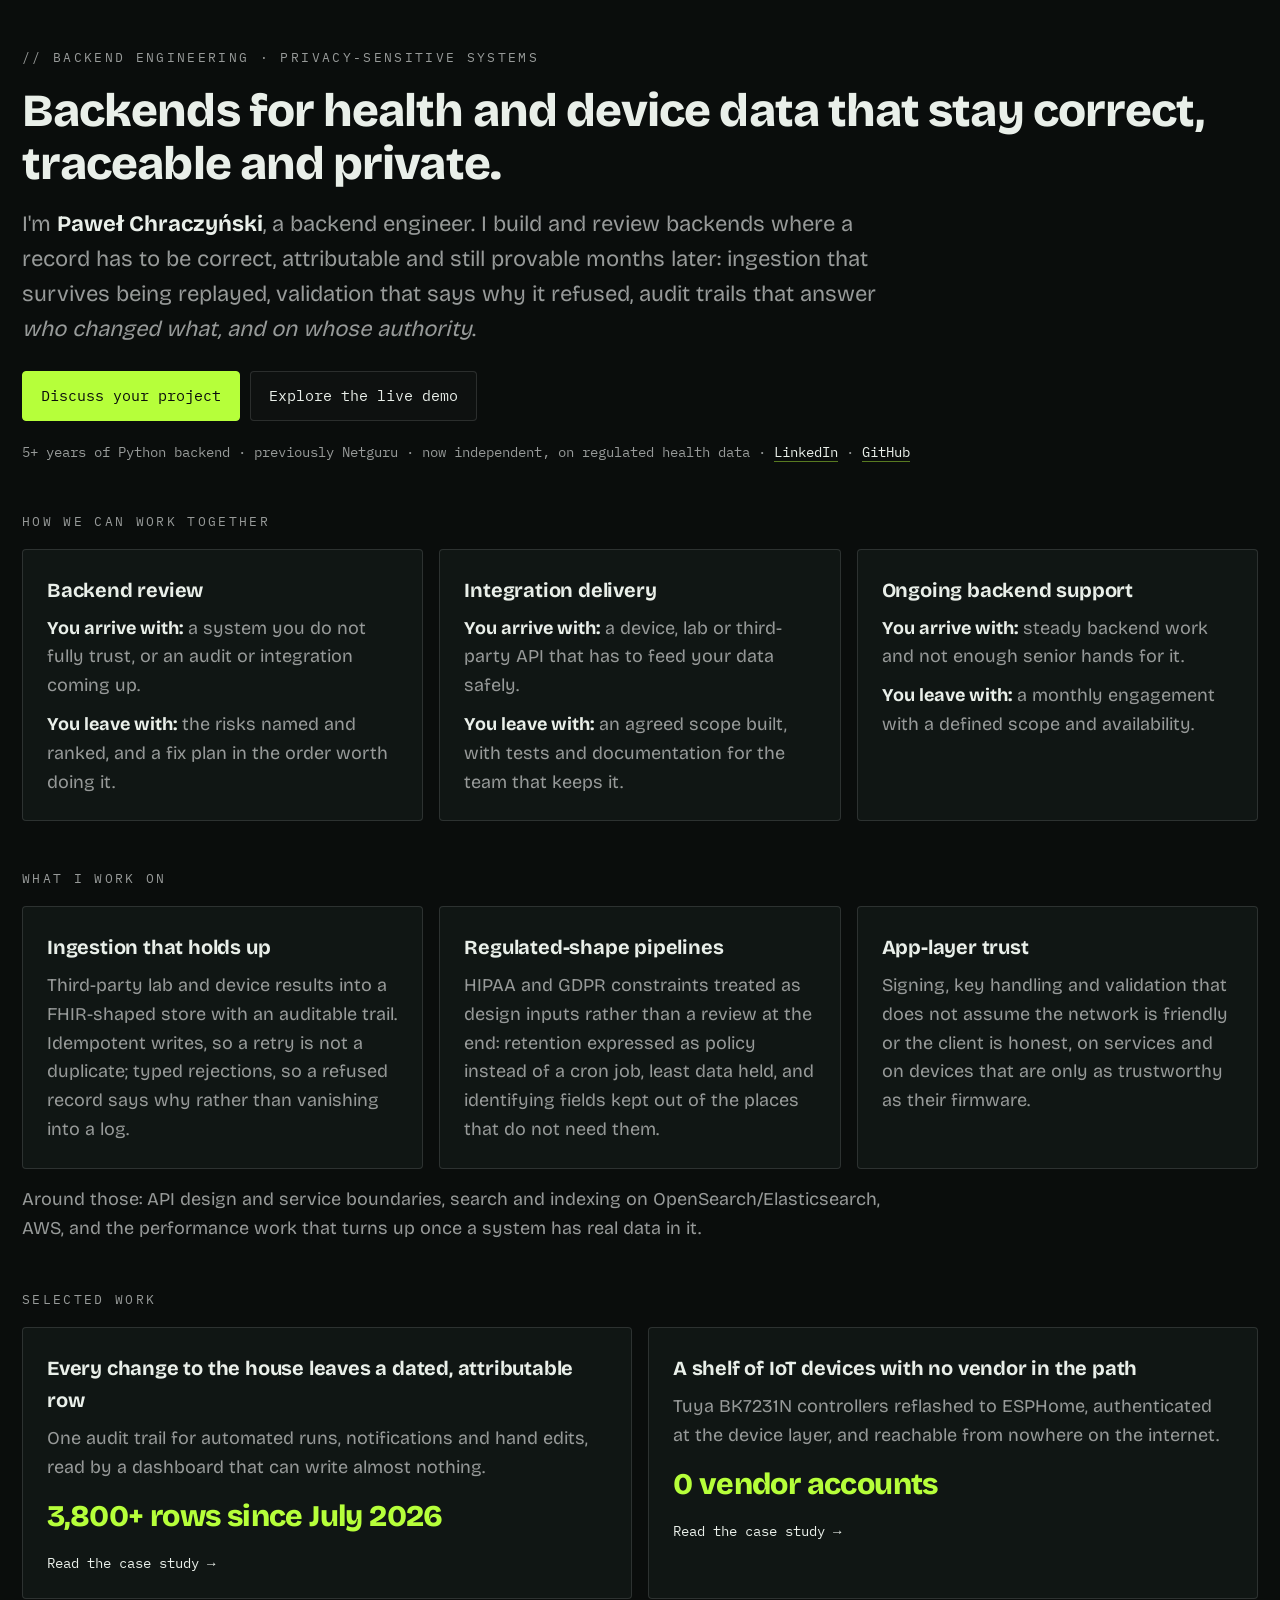
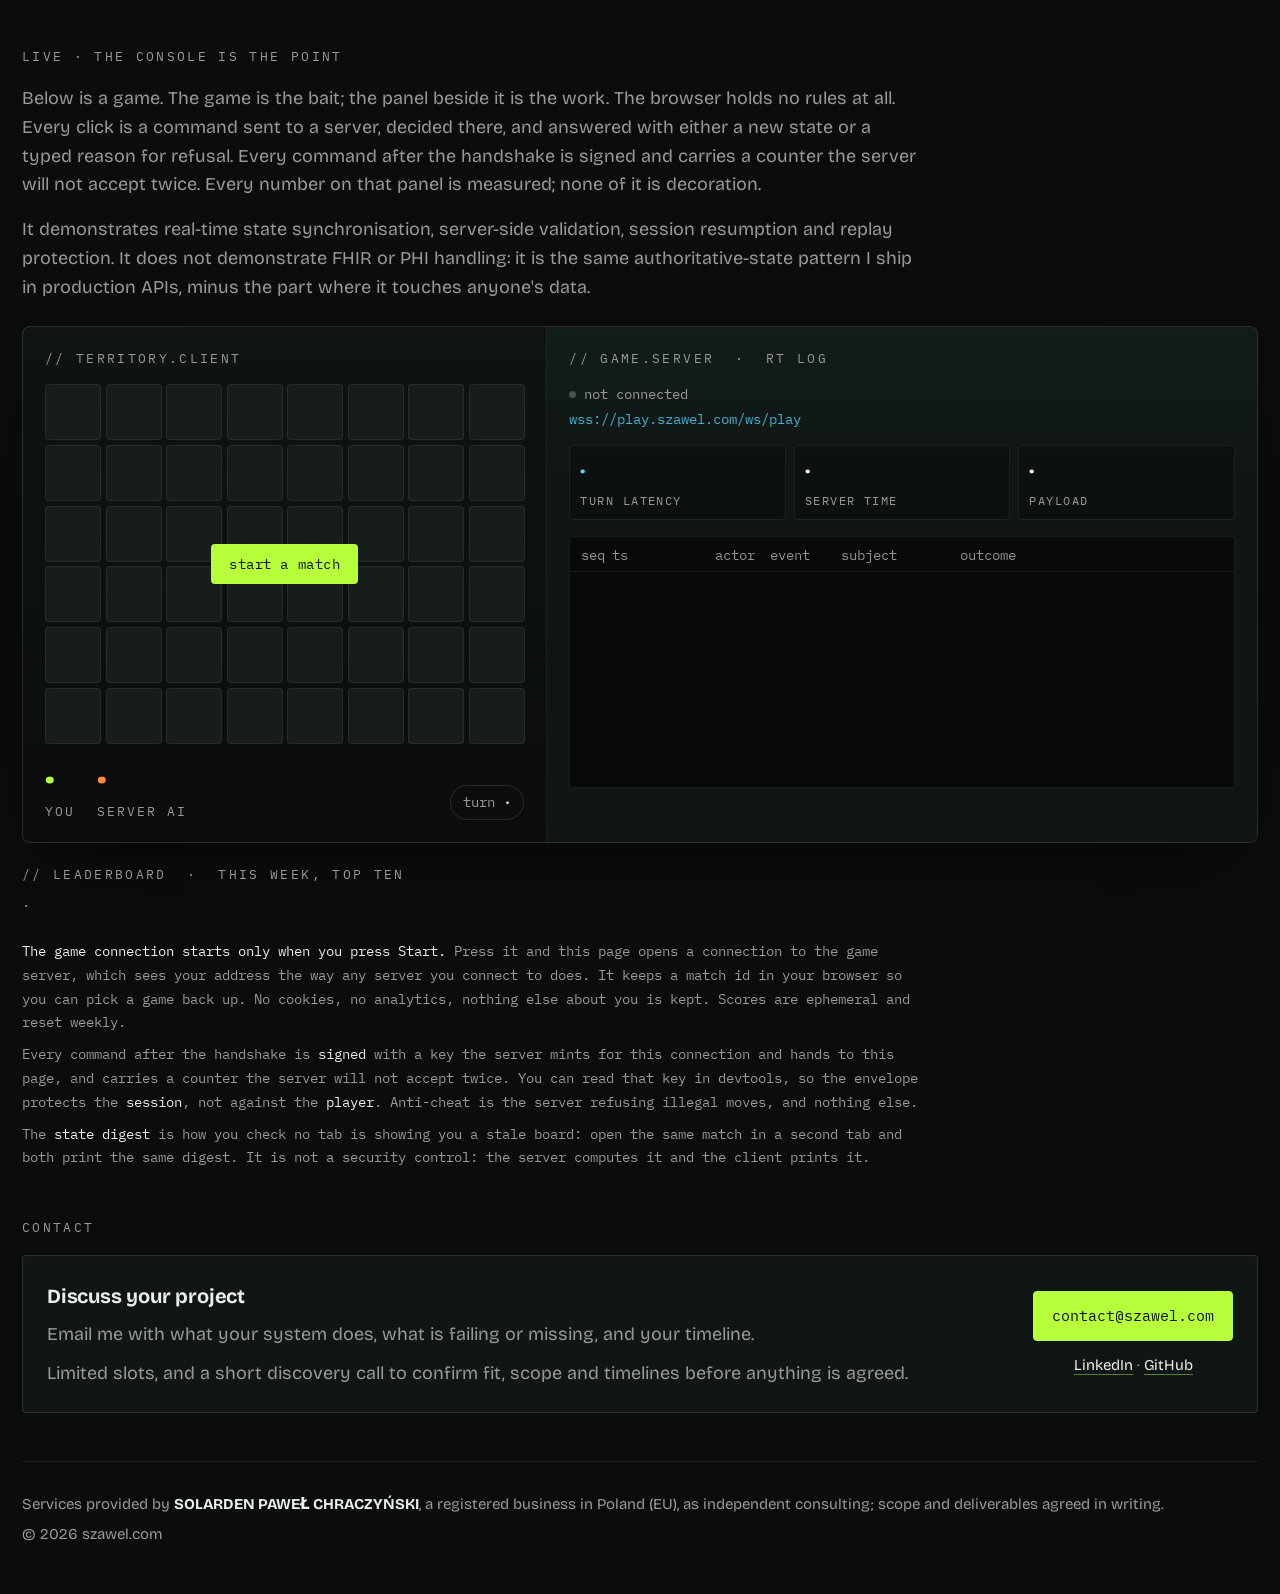
==== commit d05a0836: "Case studies on their own pages: work/yoman and work/iot, shared site.css" ====
--- a/index.html
+++ b/index.html
@@ -21,122 +21,7 @@
     <!-- Before the page's own rules, so a collision resolves in the page's favour. The widget's
          tokens are the page's tokens: there is no second palette to keep in step. -->
     <link rel="stylesheet" href="game/client/widget.css"/>
-    <style>
-        * { box-sizing: border-box; margin: 0; padding: 0 }
-
-        body {
-            background: var(--bg);
-            color: var(--ink);
-            font-family: var(--disp);
-            font-size: 18px;
-            line-height: 1.6;
-            -webkit-font-smoothing: antialiased;
-        }
-
-        main { padding: 48px 0 }
-
-        .wrap { max-width: 1400px; margin: 0 auto; padding: 0 22px }
-
-        /* Two of the three grid columns plus the gap between them. Prose sized to anything
-           else floats mid-row and reads as an accident rather than a choice. */
-        :root { --prose: 898px }
-
-        a { color: var(--ink); text-decoration: none; border-bottom: 1px solid rgba(182, 255, 58, .45) }
-        a:hover { border-bottom-color: var(--you) }
-
-        .kicker {
-            font-family: var(--mono);
-            font-size: 13px;
-            letter-spacing: .18em;
-            text-transform: uppercase;
-            color: var(--dim);
-        }
-
-        h1 { margin: 16px 0 0; font-size: 46px; line-height: 1.15; letter-spacing: -.02em; font-weight: 800 }
-        h2 { margin: 0 0 8px; font-size: 20px; font-weight: 700; letter-spacing: -.01em }
-        /* The headline is a sentence, not a slogan: at 46px on a phone it pushes both calls to
-           action below the first screen. */
-        @media (max-width: 600px) { h1 { font-size: 34px } header .lead { font-size: 19px } }
-
-        /* Scoped: .lead is also the widget's leaderboard row, and a bare rule here reaches
-           into it for every property the widget's own rule does not set. */
-        header .lead { margin: 16px 0 0; color: var(--dim); font-size: 22px; max-width: var(--prose) }
-        header .lead b { color: var(--ink); font-weight: 700 }
-
-        .background { margin-top: 20px; font-family: var(--mono); font-size: 14px; color: var(--dim) }
-
-        .cta { display: flex; flex-wrap: wrap; gap: 10px; margin-top: 24px }
-
-        .btn {
-            font-family: var(--mono);
-            font-size: 15px;
-            padding: 12px 18px;
-            border: 1px solid var(--line2);
-            border-radius: var(--radius);
-            background: rgba(255, 255, 255, .02);
-        }
-
-        .btn:hover { background: rgba(255, 255, 255, .06); border-bottom-color: var(--line2) }
-        .btn.go { color: var(--bg); background: var(--you); border-color: var(--you) }
-        .btn.go:hover { background: #c6ff52; border-color: #c6ff52 }
-
-        section { margin-top: 48px }
-
-        .label {
-            font-family: var(--mono);
-            font-size: 13px;
-            letter-spacing: .18em;
-            text-transform: uppercase;
-            color: var(--dim);
-            margin-bottom: 16px;
-        }
-
-        .grid { display: grid; grid-template-columns: 1fr; gap: 16px }
-
-        @media (min-width: 820px) {
-            .grid { grid-template-columns: 1fr 1fr }
-            .grid.three { grid-template-columns: repeat(3, 1fr) }
-        }
-
-        .card {
-            padding: 24px;
-            /* --line2, not --line: at a card's size the fainter token leaves no visible
-               edge and the text reads as floating. */
-            border: 1px solid var(--line2);
-            border-radius: var(--radius);
-            background: var(--panel);
-        }
-
-        .card p { color: var(--dim); max-width: 72ch }
-        .card p + p { margin-top: 10px }
-        .card b { color: var(--ink); font-weight: 700 }
-
-        .also { margin-top: 16px; color: var(--dim); max-width: var(--prose) }
-
-        .case p { color: var(--dim); max-width: 72ch; margin-top: 8px }
-        /* max-width none: .case p caps at 72ch, short of the two columns this spans. */
-        .grid.three .aside { grid-column: span 2; max-width: none; color: var(--dim); margin-top: 8px }
-        .case b { color: var(--ink); font-weight: 700 }
-
-        /* Wider than the prose column on purpose: one console line is ~81ch, and the widget
-           is a figure rather than a paragraph. */
-        #demo { max-width: 1400px; margin: 48px auto 0; padding: 0 22px }
-
-        #demo .intro { margin-bottom: 24px }
-        #demo .intro p { color: var(--dim); max-width: var(--prose); margin-top: 16px }
-        #demo .note { max-width: var(--prose) }
-
-        footer {
-            margin-top: 48px;
-            padding-top: 24px;
-            border-top: 1px solid var(--line);
-            color: var(--dim);
-            font-size: 15px;
-        }
-
-        footer p { margin-top: 6px }
-        footer b { color: var(--ink); font-weight: 700 }
-    </style>
+    <link rel="stylesheet" href="site.css"/>
     <!-- No JavaScript means no widget, not a broken one: the landing page is complete without
          it, and a stalled game is a worse first impression than no game. -->
     <noscript>
@@ -231,45 +116,23 @@
             </p>
         </section>
 
-        <section class="case" aria-labelledby="case-label">
-            <div class="label" id="case-label">Evidence &middot; de-clouding a shelf of IoT devices</div>
-            <div class="grid three">
-                <div class="card">
-                    <h2>Problem</h2>
-                    <p>
-                        Cheap consumer infrared controllers built on the Tuya BK7231N ship tethered to
-                        a vendor cloud: an account, an outbound tunnel that is always up, and a third
-                        party in the path of every button press inside the house. The device works
-                        until somebody else's service does not.
-                    </p>
-                </div>
-                <div class="card">
-                    <h2>Action</h2>
-                    <p>
-                        Reflashed the chip to ESPHome and moved every control path onto an
-                        authenticated one. The controller talks to each node over ESPHome's encrypted
-                        native API with a per-node key; the unauthenticated per-device web dashboard is
-                        gone from the firmware; the build dashboard sits behind an authenticating
-                        reverse proxy with automated certificates instead of on a flat network. Nothing
-                        accepts an inbound connection from the internet.
-                    </p>
-                </div>
-                <div class="card">
-                    <h2>Outcome</h2>
-                    <p>
-                        No vendor account, no cloud dependency, no third party in the path, and
-                        a control plane authenticated at the device layer rather than trusted because
-                        it happens to be on the LAN.
-                    </p>
-                </div>
-                <p class="aside">
-                Two details worth keeping, because they are the kind you only have if you did it.
-                Removing the dashboard from the configuration did not close it: <b>old firmware keeps
-                serving what it was flashed with</b>, so it stayed open until each node was re-flashed.
-                And the on-board temperature sensor self-heats about 20&nbsp;&deg;C inside a sealed
-                case, so the reading is corrected with a calibration offset against a reference
-                    thermometer. Hardware is never the ideal on paper.
-                </p>
+        <section id="work-done" aria-labelledby="done-label">
+            <div class="label" id="done-label">Selected work</div>
+            <div class="grid">
+                <a class="card work" href="work/yoman.html">
+                    <h2>Every change to the house leaves a dated, attributable row</h2>
+                    <p>One audit trail for automated runs, notifications and hand edits, read by a
+                        dashboard that can write almost nothing.</p>
+                    <p class="n">3,800+ rows since July 2026</p>
+                    <p class="more">Read the case study &rarr;</p>
+                </a>
+                <a class="card work" href="work/iot.html">
+                    <h2>A shelf of IoT devices with no vendor in the path</h2>
+                    <p>Tuya BK7231N controllers reflashed to ESPHome, authenticated at the device
+                        layer, and reachable from nowhere on the internet.</p>
+                    <p class="n">0 vendor accounts</p>
+                    <p class="more">Read the case study &rarr;</p>
+                </a>
             </div>
         </section>
     </div>
@@ -369,22 +232,27 @@
     <div class="wrap">
         <section id="contact" aria-labelledby="contact-label">
             <div class="label" id="contact-label">Contact</div>
-            <div class="card">
-                <h2>Discuss your project</h2>
-                <p>
-                    Email <a href="mailto:contact@szawel.com">contact@szawel.com</a> with what your
-                    system does, what is failing or missing, and your timeline.
-                </p>
-                <p>
-                    Limited slots, and a short discovery call to confirm fit, scope and timelines
-                    before anything is agreed.
-                </p>
-                <p style="margin-top:10px">
-                    <a href="https://www.linkedin.com/in/pawel-chraczynski/" target="_blank"
-                       rel="noopener">LinkedIn</a>
-                    &middot;
-                    <a href="https://github.com/Solarden" target="_blank" rel="noopener">GitHub</a>
-                </p>
+            <div class="card split">
+                <div>
+                    <h2>Discuss your project</h2>
+                    <p>
+                        Email me with what your system does, what is failing or missing, and your
+                        timeline.
+                    </p>
+                    <p>
+                        Limited slots, and a short discovery call to confirm fit, scope and timelines
+                        before anything is agreed.
+                    </p>
+                </div>
+                <div class="actions">
+                    <a class="btn go" href="mailto:contact@szawel.com">contact@szawel.com</a>
+                    <span class="links">
+                        <a href="https://www.linkedin.com/in/pawel-chraczynski/" target="_blank"
+                           rel="noopener">LinkedIn</a>
+                        &middot;
+                        <a href="https://github.com/Solarden" target="_blank" rel="noopener">GitHub</a>
+                    </span>
+                </div>
             </div>
         </section>
 
--- a/site.css
+++ b/site.css
@@ -0,0 +1,134 @@
+/* The page styles, shared by the apex and every page under work/. Tokens and fonts come
+   from widget.css, which every page loads first. */
+* { box-sizing: border-box; margin: 0; padding: 0 }
+
+body {
+    background: var(--bg);
+    color: var(--ink);
+    font-family: var(--disp);
+    font-size: 18px;
+    line-height: 1.6;
+    -webkit-font-smoothing: antialiased;
+}
+
+main { padding: 48px 0 }
+
+.wrap { max-width: 1400px; margin: 0 auto; padding: 0 22px }
+
+/* Two of the three grid columns plus the gap between them. Prose sized to anything
+   else floats mid-row and reads as an accident rather than a choice. */
+:root { --prose: 898px }
+
+a { color: var(--ink); text-decoration: none; border-bottom: 1px solid rgba(182, 255, 58, .45) }
+a:hover { border-bottom-color: var(--you) }
+
+.kicker {
+    font-family: var(--mono);
+    font-size: 13px;
+    letter-spacing: .18em;
+    text-transform: uppercase;
+    color: var(--dim);
+}
+
+h1 { margin: 16px 0 0; font-size: 46px; line-height: 1.15; letter-spacing: -.02em; font-weight: 800 }
+h2 { margin: 0 0 8px; font-size: 20px; font-weight: 700; letter-spacing: -.01em }
+/* The headline is a sentence, not a slogan: at 46px on a phone it pushes both calls to
+   action below the first screen. */
+@media (max-width: 600px) { h1 { font-size: 34px } header .lead { font-size: 19px } }
+
+/* Scoped: .lead is also the widget's leaderboard row, and a bare rule here reaches
+   into it for every property the widget's own rule does not set. */
+header .lead { margin: 16px 0 0; color: var(--dim); font-size: 22px; max-width: var(--prose) }
+header .lead b { color: var(--ink); font-weight: 700 }
+
+.background { margin-top: 20px; font-family: var(--mono); font-size: 14px; color: var(--dim) }
+
+.cta { display: flex; flex-wrap: wrap; gap: 10px; margin-top: 24px }
+
+.btn {
+    font-family: var(--mono);
+    font-size: 15px;
+    padding: 12px 18px;
+    border: 1px solid var(--line2);
+    border-radius: var(--radius);
+    background: rgba(255, 255, 255, .02);
+}
+
+.btn:hover { background: rgba(255, 255, 255, .06); border-bottom-color: var(--line2) }
+.btn.go { color: var(--bg); background: var(--you); border-color: var(--you) }
+.btn.go:hover { background: #c6ff52; border-color: #c6ff52 }
+
+section { margin-top: 48px }
+
+.label {
+    font-family: var(--mono);
+    font-size: 13px;
+    letter-spacing: .18em;
+    text-transform: uppercase;
+    color: var(--dim);
+    margin-bottom: 16px;
+}
+
+.grid { display: grid; grid-template-columns: 1fr; gap: 16px }
+
+@media (min-width: 820px) {
+    .grid { grid-template-columns: 1fr 1fr }
+    .grid.three { grid-template-columns: repeat(3, 1fr) }
+}
+
+.card {
+    padding: 24px;
+    /* --line2, not --line: at a card's size the fainter token leaves no visible
+       edge and the text reads as floating. */
+    border: 1px solid var(--line2);
+    border-radius: var(--radius);
+    background: var(--panel);
+}
+
+.card p { color: var(--dim); max-width: 72ch }
+.card p + p { margin-top: 10px }
+.card b { color: var(--ink); font-weight: 700 }
+
+.also { margin-top: 16px; color: var(--dim); max-width: var(--prose) }
+
+/* Full width to line up with the widget and the footer, so the right half carries the action
+   instead of sitting empty beside a 72ch paragraph. */
+@media (min-width: 820px) {
+    #contact .card.split { display: grid; grid-template-columns: 1fr auto; gap: 32px; align-items: center }
+    #contact .card.split .actions { align-items: center }
+}
+#contact .actions { display: flex; flex-direction: column; gap: 12px; align-items: flex-start }
+#contact .actions .links { font-size: 15px; color: var(--dim) }
+
+.case p { color: var(--dim); max-width: 72ch; margin-top: 8px }
+/* max-width none: .case p caps at 72ch, short of the two columns this spans. */
+.grid.three .aside { grid-column: span 2; max-width: none; color: var(--dim); margin-top: 8px }
+.case b { color: var(--ink); font-weight: 700 }
+
+/* Wider than the prose column on purpose: one console line is ~81ch, and the widget
+   is a figure rather than a paragraph. */
+#demo { max-width: 1400px; margin: 48px auto 0; padding: 0 22px }
+
+#demo .intro { margin-bottom: 24px }
+#demo .intro p { color: var(--dim); max-width: var(--prose); margin-top: 16px }
+#demo .note { max-width: var(--prose) }
+
+footer {
+    margin-top: 48px;
+    padding-top: 24px;
+    border-top: 1px solid var(--line);
+    color: var(--dim);
+    font-size: 15px;
+}
+
+footer p { margin-top: 6px }
+footer b { color: var(--ink); font-weight: 700 }
+
+/* Selected work: a card is the whole link, so the target is the card and not a word in it. */
+a.work { display: block; border-bottom: 1px solid var(--line2) }
+a.work:hover { border-color: var(--you); background: var(--tile) }
+a.work .n { font-family: var(--disp); font-weight: 800; font-size: 30px; color: var(--you); letter-spacing: -.02em }
+a.work .more { margin-top: 12px; font-family: var(--mono); font-size: 14px; color: var(--ink) }
+
+.back { font-family: var(--mono); font-size: 14px }
+.meta { margin-top: 16px; font-family: var(--mono); font-size: 14px; color: var(--dim) }
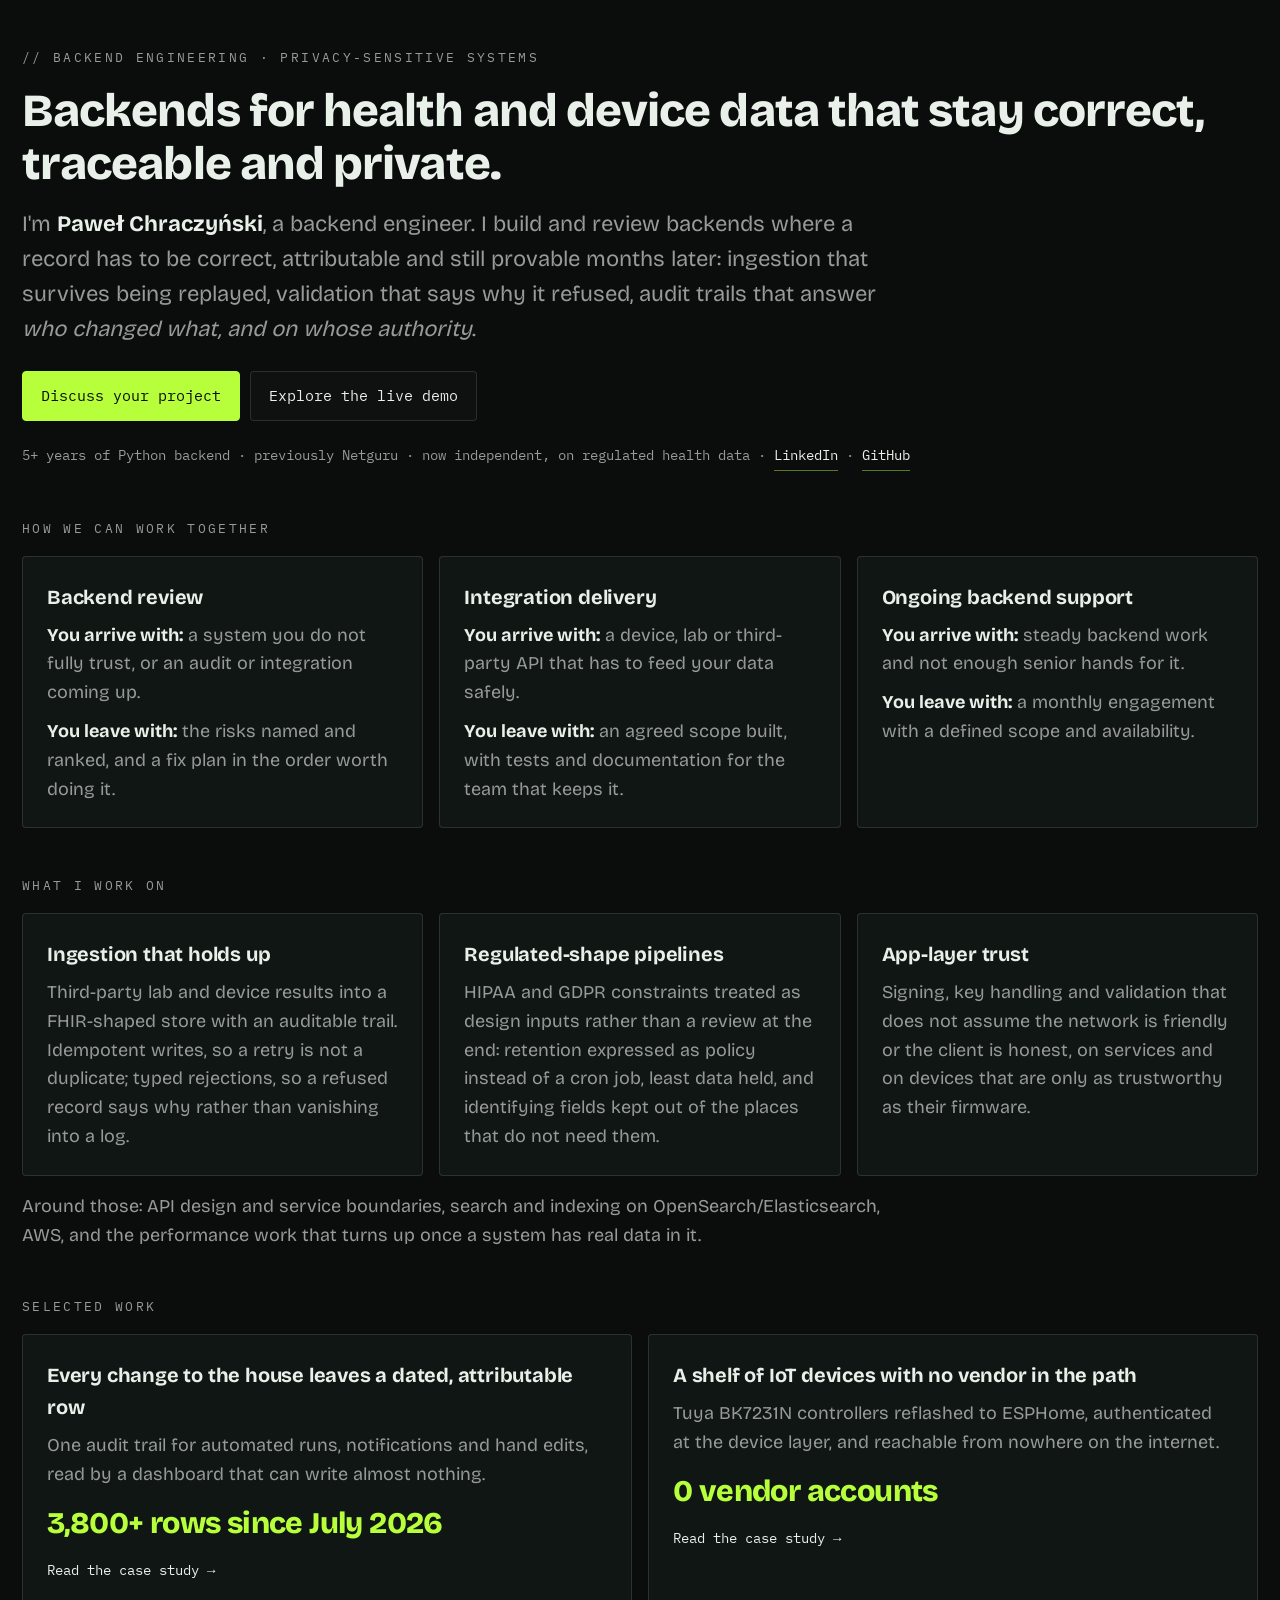
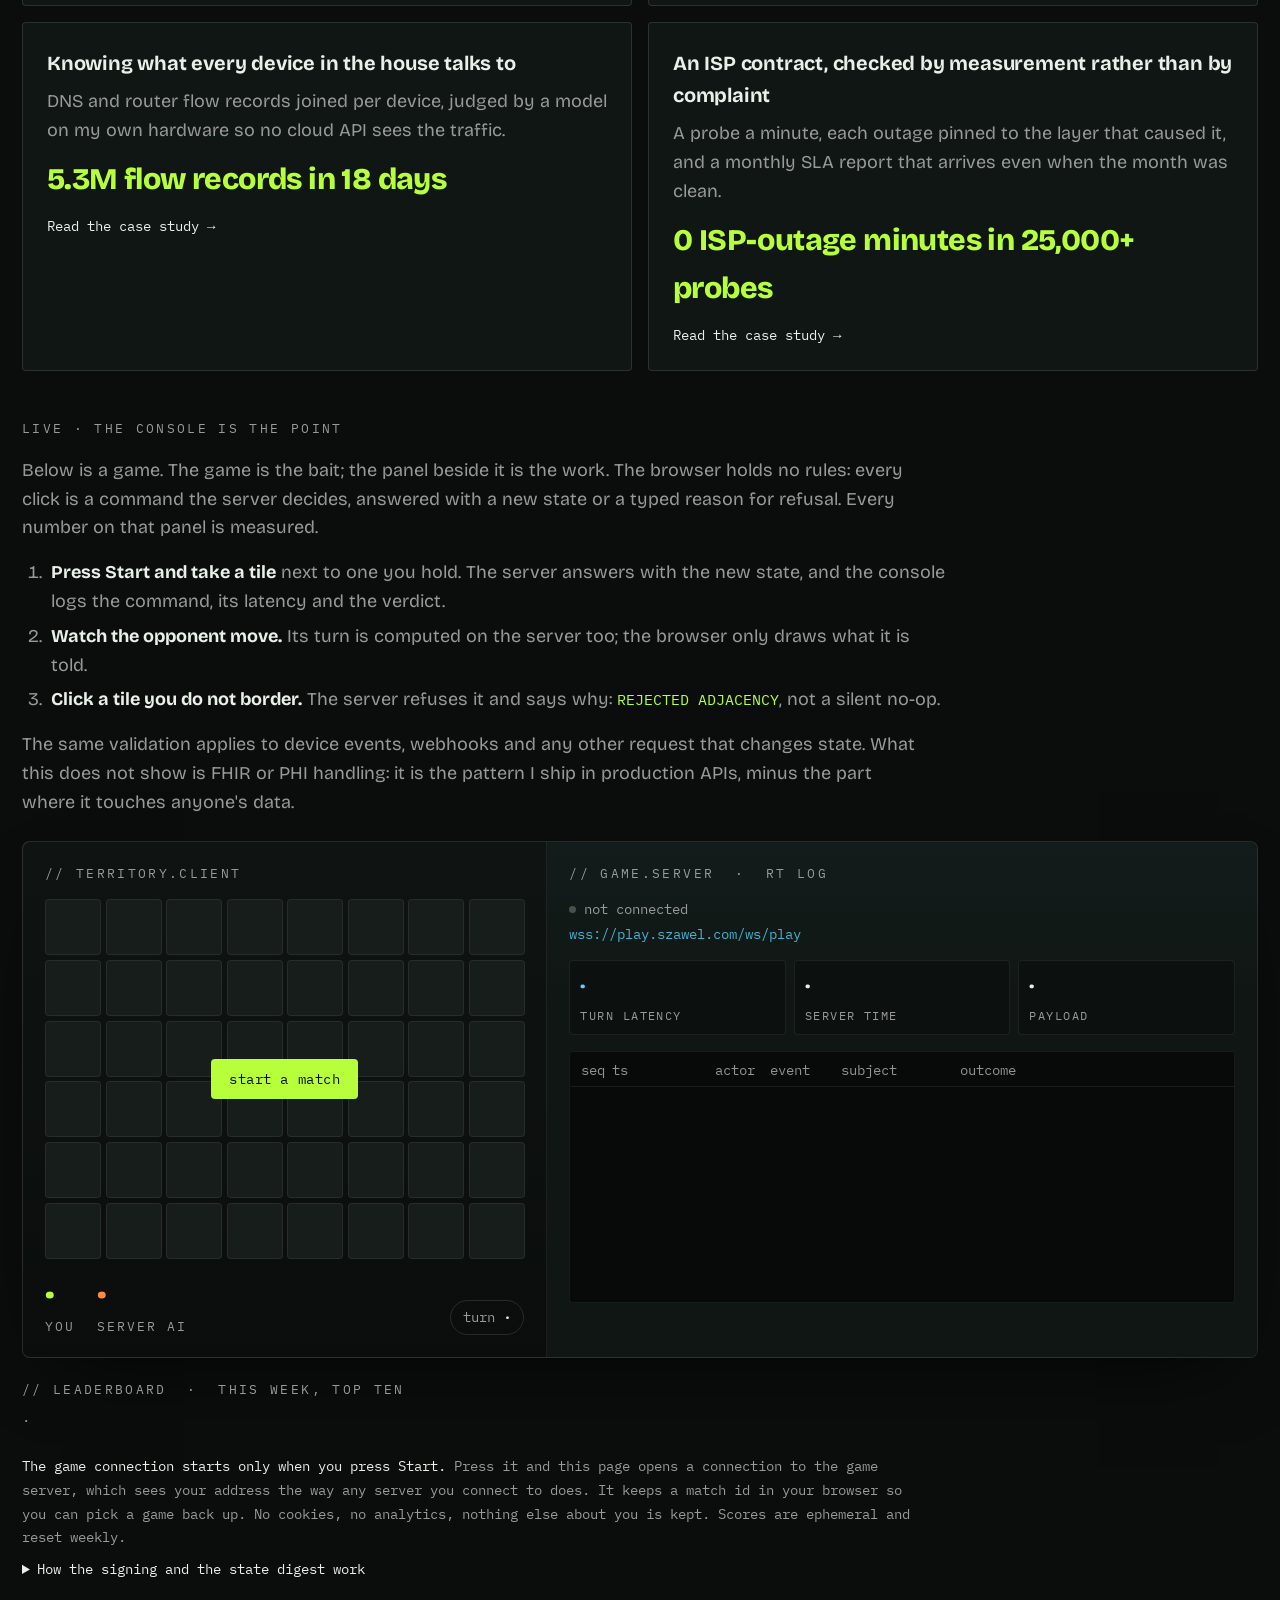
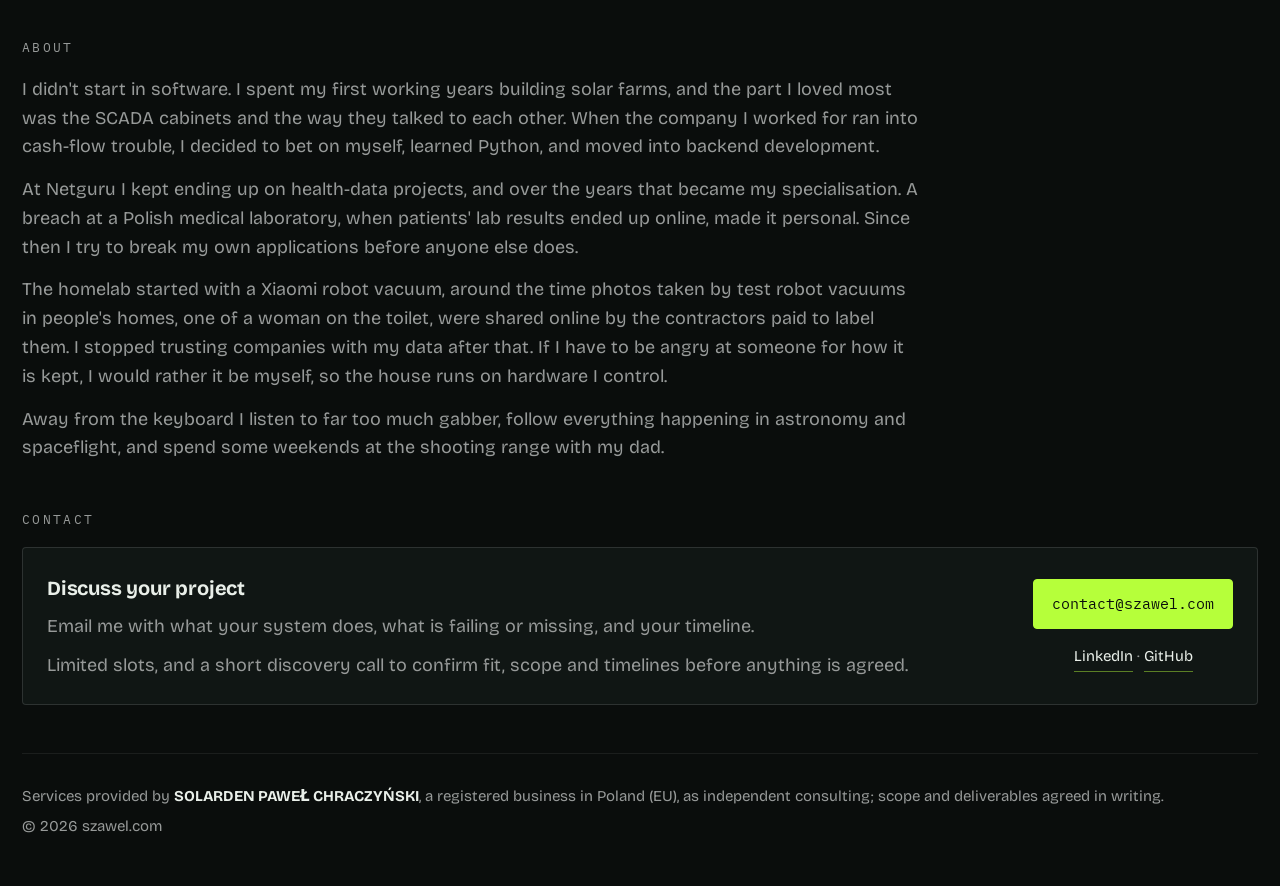
==== commit 8177edde: "Widget path, dns-watch and isp-watch case studies, About, next-case links, mobile grid and focus fix" ====
--- a/index.html
+++ b/index.html
@@ -133,6 +133,20 @@
                     <p class="n">0 vendor accounts</p>
                     <p class="more">Read the case study &rarr;</p>
                 </a>
+                <a class="card work" href="work/dns-watch.html">
+                    <h2>Knowing what every device in the house talks to</h2>
+                    <p>DNS and router flow records joined per device, judged by a model on my own
+                        hardware so no cloud API sees the traffic.</p>
+                    <p class="n">5.3M flow records in 18 days</p>
+                    <p class="more">Read the case study &rarr;</p>
+                </a>
+                <a class="card work" href="work/isp-watch.html">
+                    <h2>An ISP contract, checked by measurement rather than by complaint</h2>
+                    <p>A probe a minute, each outage pinned to the layer that caused it, and a
+                        monthly SLA report that arrives even when the month was clean.</p>
+                    <p class="n">0 ISP-outage minutes in 25,000+ probes</p>
+                    <p class="more">Read the case study &rarr;</p>
+                </a>
             </div>
         </section>
     </div>
@@ -142,16 +156,21 @@
             <div class="label" id="demo-label">Live &middot; the console is the point</div>
             <p>
                 Below is a game. The game is the bait; the panel beside it is the work. The browser
-                holds no rules at all. Every click is a command sent to a server, decided
-                there, and answered with either a new state or a typed reason for refusal. Every
-                command after the handshake is signed and carries a counter the server will not
-                accept twice. Every number on that panel is measured; none of it is decoration.
-            </p>
+                holds no rules: every click is a command the server decides, answered with a new
+                state or a typed reason for refusal. Every number on that panel is measured.
+            </p>
+            <ol class="steps">
+                <li><b>Press Start and take a tile</b> next to one you hold. The server answers with
+                    the new state, and the console logs the command, its latency and the verdict.</li>
+                <li><b>Watch the opponent move.</b> Its turn is computed on the server too; the
+                    browser only draws what it is told.</li>
+                <li><b>Click a tile you do not border.</b> The server refuses it and says why:
+                    <code>REJECTED ADJACENCY</code>, not a silent no-op.</li>
+            </ol>
             <p>
-                It demonstrates real-time state synchronisation, server-side validation, session
-                resumption and replay protection. It does not demonstrate FHIR or PHI handling: it is
-                the same authoritative-state pattern I ship in production APIs, minus the part where
-                it touches anyone's data.
+                The same validation applies to device events, webhooks and any other request that
+                changes state. What this does not show is FHIR or PHI handling: it is the pattern I
+                ship in production APIs, minus the part where it touches anyone's data.
             </p>
         </div>
         <div class="widget">
@@ -218,18 +237,51 @@
                 connect to does. It keeps a match id in your browser so you can pick a game back up.
                 No cookies, no analytics, nothing else about you is kept. Scores are ephemeral and
                 reset weekly.</p>
-            <p>Every command after the handshake is <b>signed</b> with a key the server mints for this
-                connection and hands to this page, and carries a counter the server will not accept
-                twice. You can read that key in devtools, so the envelope protects the
-                <b>session</b>, not against the <b>player</b>. Anti-cheat is the server refusing
-                illegal moves, and nothing else.</p>
-            <p>The <b>state digest</b> is how you check no tab is showing you a stale board: open the
-                same match in a second tab and both print the same digest. It is not a security
-                control: the server computes it and the client prints it.</p>
+            <details>
+                <summary>How the signing and the state digest work</summary>
+                <p>Every command after the handshake is <b>signed</b> with a key the server mints for this
+                    connection and hands to this page, and carries a counter the server will not accept
+                    twice. You can read that key in devtools, so the envelope protects the
+                    <b>session</b>, not against the <b>player</b>. Anti-cheat is the server refusing
+                    illegal moves, and nothing else.</p>
+                <p>The <b>state digest</b> is how you check no tab is showing you a stale board: open the
+                    same match in a second tab and both print the same digest. It is not a security
+                    control: the server computes it and the client prints it.</p>
+            </details>
         </div>
     </section>
 
     <div class="wrap">
+        <section id="about" aria-labelledby="about-label">
+            <div class="label" id="about-label">About</div>
+            <div class="about">
+                <p>
+                    I didn't start in software. I spent my first working years building solar farms,
+                    and the part I loved most was the SCADA cabinets and the way they talked to each
+                    other. When the company I worked for ran into cash-flow trouble, I decided to bet
+                    on myself, learned Python, and moved into backend development.
+                </p>
+                <p>
+                    At Netguru I kept ending up on health-data projects, and over the years that
+                    became my specialisation. A breach at a Polish medical laboratory, when patients'
+                    lab results ended up online, made it personal. Since then I try to break my own
+                    applications before anyone else does.
+                </p>
+                <p>
+                    The homelab started with a Xiaomi robot vacuum, around the time photos taken by
+                    test robot vacuums in people's homes, one of a woman on the toilet, were shared
+                    online by the contractors paid to label them. I stopped trusting companies with
+                    my data after that. If I have to be angry at someone for how it is kept, I would
+                    rather it be myself, so the house runs on hardware I control.
+                </p>
+                <p>
+                    Away from the keyboard I listen to far too much gabber, follow everything
+                    happening in astronomy and spaceflight, and spend some weekends at the shooting
+                    range with my dad.
+                </p>
+            </div>
+        </section>
+
         <section id="contact" aria-labelledby="contact-label">
             <div class="label" id="contact-label">Contact</div>
             <div class="card split">
--- a/game/client/widget.css
+++ b/game/client/widget.css
@@ -1,8 +1,9 @@
-/* Widget only. The page around it — nav, copy, calls to action — belongs to the landing page. */
+/* Widget only. The page around it — nav, copy, calls to action — belongs to the host page. */
 
 /* Vendored, never a CDN: a webfont request hands the visitor's IP to whoever serves it, on the
-   page arguing for the opposite. Licences sit beside the files. Latin subsets only, and no
-   unicode-range — a glyph they lack (the arrows) falls through to the next family in the stack. */
+   page arguing for the opposite. Licences sit beside the files. */
+/* Latin subsets with no unicode-range: a glyph they lack (the arrows) falls through to the next
+   family in the stack. */
 @font-face {
   font-family: 'IBM Plex Mono';
   src: url('fonts/ibm-plex-mono-latin-400-normal.woff2') format('woff2');
@@ -40,10 +41,8 @@
   /* seq, ts, actor, event, subject, outcome. In ch, so the header and the rows only line up
      while they share a font size — that is why both sit inside .logwrap and neither sets one. */
   --cols: 3ch 12ch 6ch 8ch 14ch auto;
-  /* --dimmer reads 2.43:1 on the log background, under AA, and seq and ts carry the
-     "nothing was dropped" claim. */
-  /* ponytail: its own token rather than lifting --dimmer, whose other uses are the tile dots
-     and the dead LED — not text. */
+  /* --dimmer reads 2.43:1 on the log, under AA, and seq and ts carry the "nothing was dropped"
+     claim. ponytail: its own token, since --dimmer's other uses are dots and the dead LED. */
   --log-dim: #909391;
 }
 
@@ -183,8 +182,8 @@
 .leaderboard { margin-top: 22px }
 .leaderboard .paneLabel { margin-bottom: 10px }
 .leaders { display: grid; grid-template-columns: repeat(auto-fill, minmax(230px, 1fr)); gap: 6px 14px }
-/* Scoped to its container, not bare: .lead is also the landing page's hero paragraph, and a
-   bare rule here turns that paragraph into a three-column grid. */
+/* Scoped to its container, not bare: .lead is also the apex's hero paragraph, and a bare rule
+   here turns that paragraph into a three-column grid. */
 .leaders .lead { display: grid; grid-template-columns: 2ch 1fr auto; gap: 9px; font-size: 14px; border-bottom: 1px solid var(--line); padding-bottom: 5px }
 .leaders .lead .rk { color: var(--log-dim) }
 /* Ellipsis rather than a wider column: a longer word on the list must not widen the page. */
--- a/site.css
+++ b/site.css
@@ -21,6 +21,8 @@
 
 a { color: var(--ink); text-decoration: none; border-bottom: 1px solid rgba(182, 255, 58, .45) }
 a:hover { border-bottom-color: var(--you) }
+/* The browser default ring is near invisible on this background. */
+:focus-visible { outline: 2px solid var(--you); outline-offset: 3px }
 
 .kicker {
     font-family: var(--mono);
@@ -74,6 +76,8 @@
 @media (min-width: 820px) {
     .grid { grid-template-columns: 1fr 1fr }
     .grid.three { grid-template-columns: repeat(3, 1fr) }
+    /* Inside the query: a span of 2 in the one-column layout adds a second column. */
+    .grid.three .aside { grid-column: span 2 }
 }
 
 .card {
@@ -91,27 +95,38 @@
 
 .also { margin-top: 16px; color: var(--dim); max-width: var(--prose) }
 
-/* Full width to line up with the widget and the footer, so the right half carries the action
-   instead of sitting empty beside a 72ch paragraph. */
+.about { max-width: var(--prose); color: var(--dim) }
+.about p + p { margin-top: 14px }
+
+/* Full width to line up with the footer (and the widget on the apex), so the right half carries
+   the action instead of sitting empty beside a 72ch paragraph. */
 @media (min-width: 820px) {
     #contact .card.split { display: grid; grid-template-columns: 1fr auto; gap: 32px; align-items: center }
     #contact .card.split .actions { align-items: center }
 }
 #contact .actions { display: flex; flex-direction: column; gap: 12px; align-items: flex-start }
 #contact .actions .links { font-size: 15px; color: var(--dim) }
+/* Padding, not font size: 24px is the WCAG 2.2 minimum for a target on a phone. */
+.background a, #contact .links a { display: inline-block; padding: 3px 0 }
 
 .case p { color: var(--dim); max-width: 72ch; margin-top: 8px }
 /* max-width none: .case p caps at 72ch, short of the two columns this spans. */
-.grid.three .aside { grid-column: span 2; max-width: none; color: var(--dim); margin-top: 8px }
+.grid.three .aside { max-width: none; color: var(--dim); margin-top: 8px }
 .case b { color: var(--ink); font-weight: 700 }
 
-/* Wider than the prose column on purpose: one console line is ~81ch, and the widget
-   is a figure rather than a paragraph. */
+/* Wider than the prose column: the widget is a figure; widget.css says why it needs the width. */
 #demo { max-width: 1400px; margin: 48px auto 0; padding: 0 22px }
 
 #demo .intro { margin-bottom: 24px }
 #demo .intro p { color: var(--dim); max-width: var(--prose); margin-top: 16px }
 #demo .note { max-width: var(--prose) }
+
+#demo .steps { margin: 16px 0 0 1.4em; color: var(--dim); max-width: var(--prose) }
+#demo .steps li { margin-top: 6px; padding-left: 4px }
+#demo .steps b { color: var(--ink); font-weight: 700 }
+#demo .steps code { font-family: var(--mono); font-size: .85em; color: var(--you) }
+
+#demo .note summary { cursor: pointer; color: var(--ink); margin-bottom: 8px }
 
 footer {
     margin-top: 48px;
@@ -131,4 +146,7 @@
 a.work .more { margin-top: 12px; font-family: var(--mono); font-size: 14px; color: var(--ink) }
 
 .back { font-family: var(--mono); font-size: 14px }
+.back + .kicker { margin-top: 32px }
+.next { margin-top: 48px }
+.next h2 { margin-top: 8px }
 .meta { margin-top: 16px; font-family: var(--mono); font-size: 14px; color: var(--dim) }
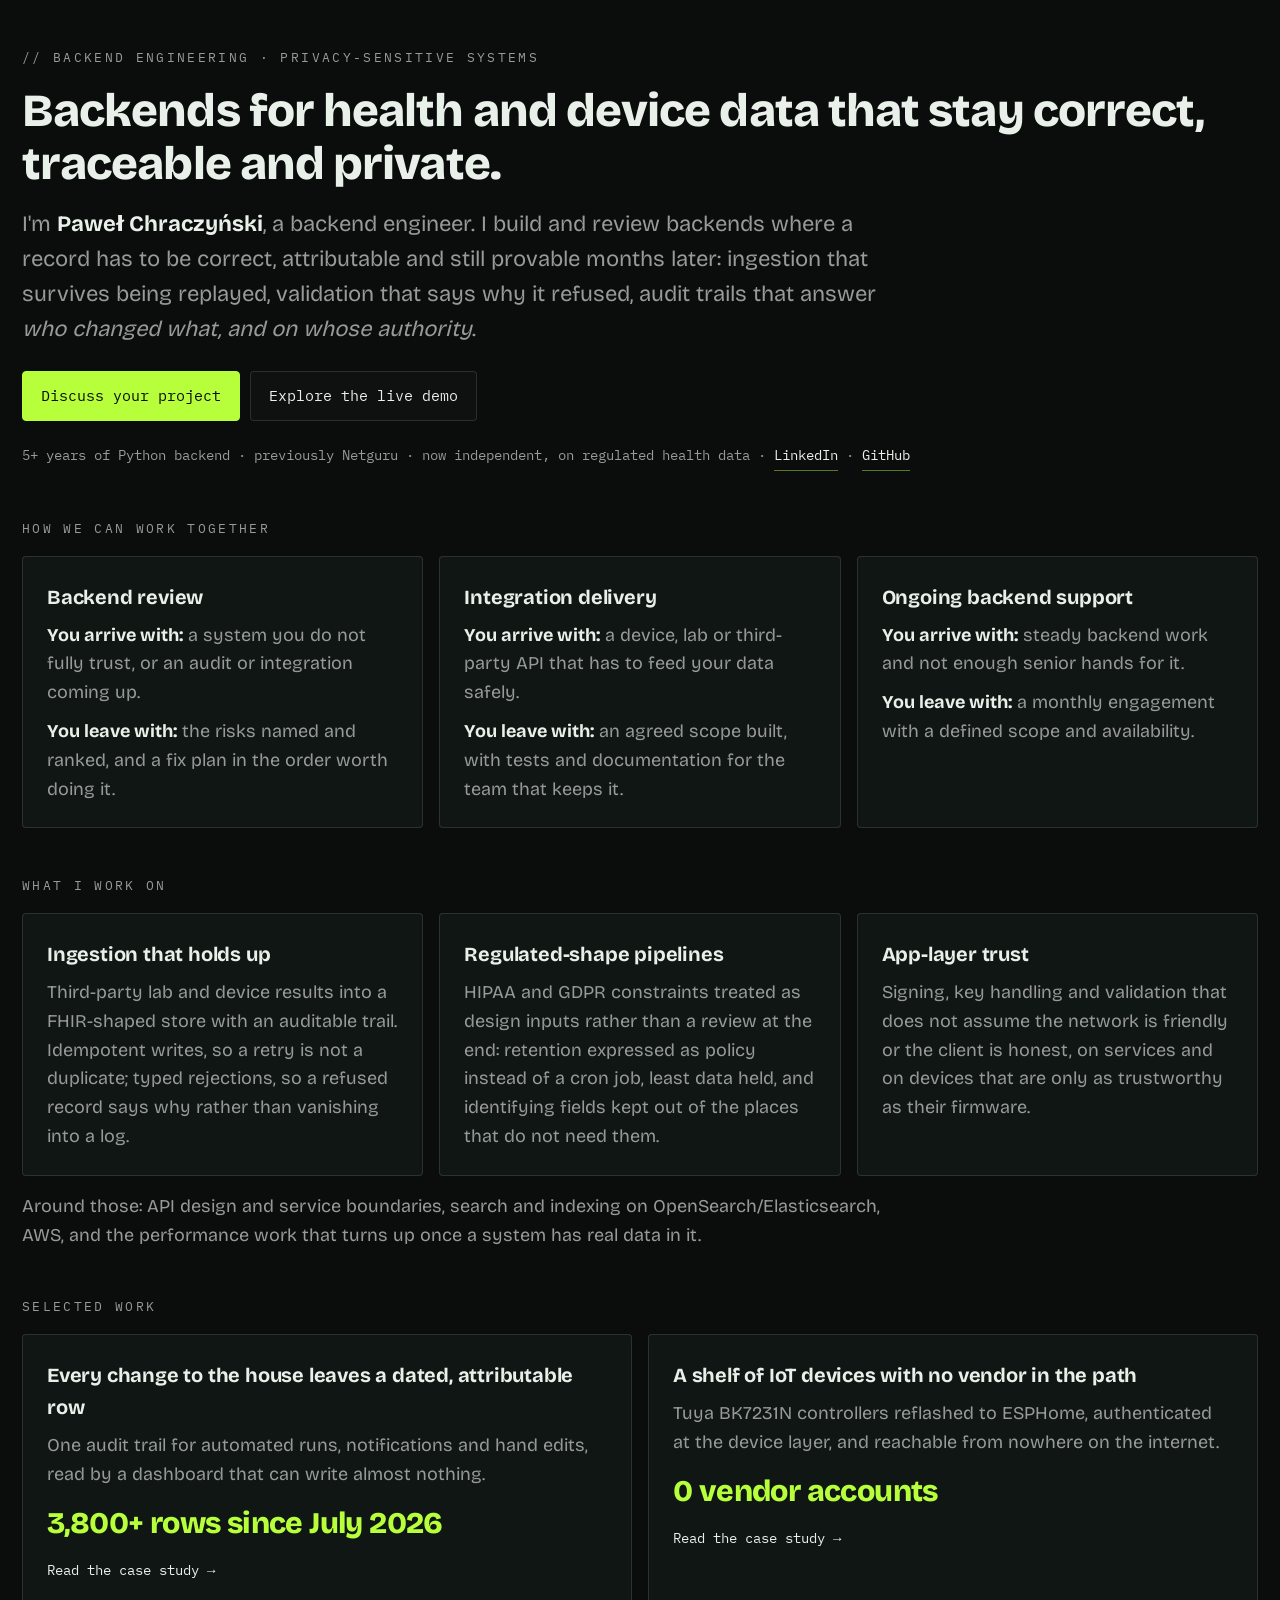
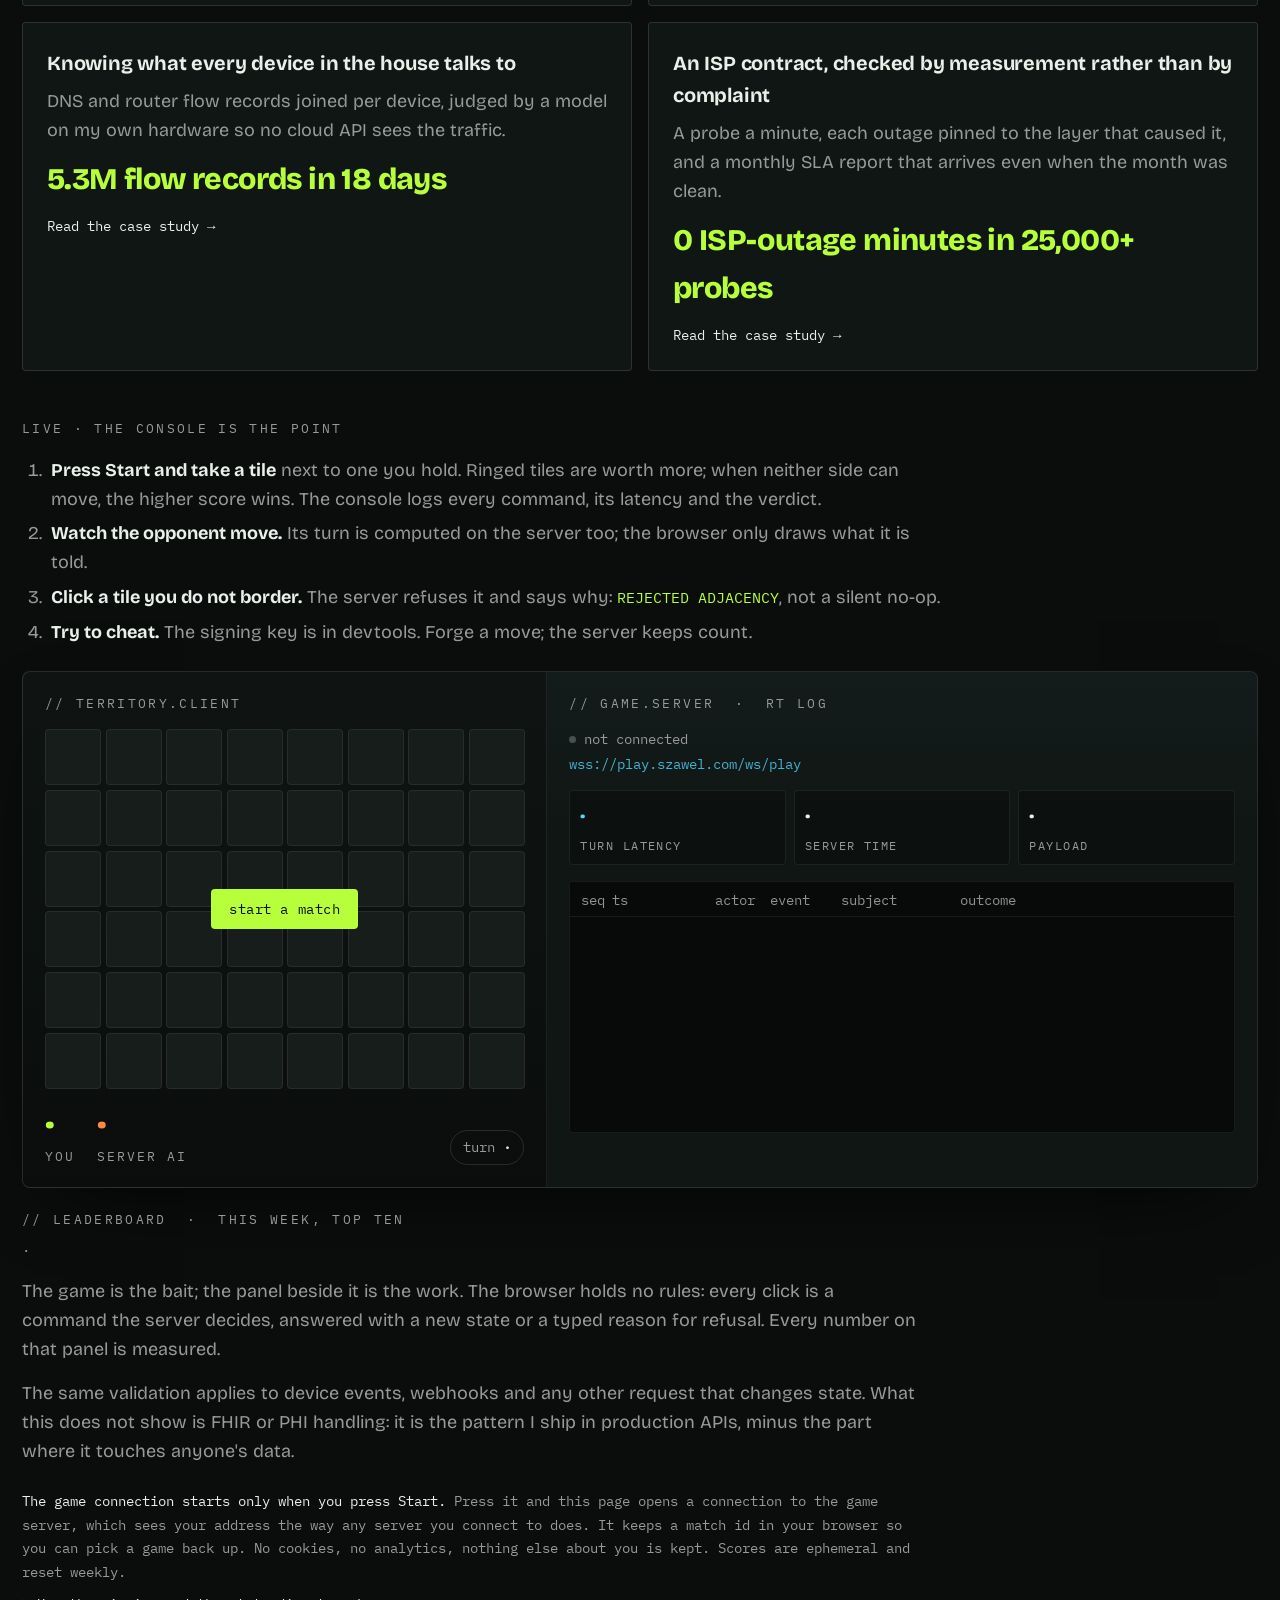
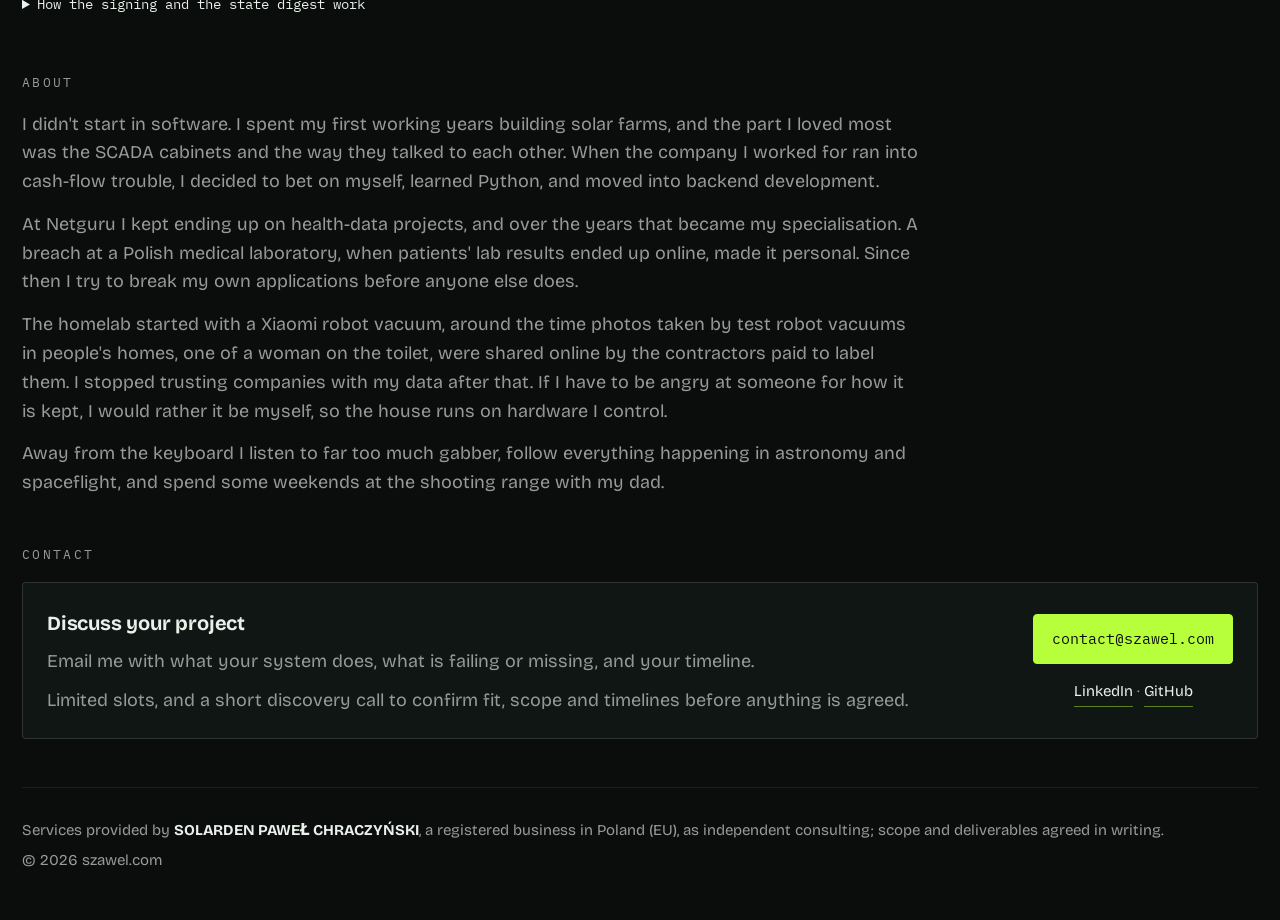
==== commit cbca47d9: "P8 - Settle a decided endgame, rematch, readable scoring, a cheat dare" ====
--- a/index.html
+++ b/index.html
@@ -154,24 +154,17 @@
     <section id="demo" aria-labelledby="demo-label">
         <div class="intro">
             <div class="label" id="demo-label">Live &middot; the console is the point</div>
-            <p>
-                Below is a game. The game is the bait; the panel beside it is the work. The browser
-                holds no rules: every click is a command the server decides, answered with a new
-                state or a typed reason for refusal. Every number on that panel is measured.
-            </p>
             <ol class="steps">
-                <li><b>Press Start and take a tile</b> next to one you hold. The server answers with
-                    the new state, and the console logs the command, its latency and the verdict.</li>
+                <li><b>Press Start and take a tile</b> next to one you hold. Ringed tiles are worth
+                    more; when neither side can move, the higher score wins. The console logs every
+                    command, its latency and the verdict.</li>
                 <li><b>Watch the opponent move.</b> Its turn is computed on the server too; the
                     browser only draws what it is told.</li>
                 <li><b>Click a tile you do not border.</b> The server refuses it and says why:
                     <code>REJECTED ADJACENCY</code>, not a silent no-op.</li>
+                <li><b>Try to cheat.</b> The signing key is in devtools. Forge a move; the server
+                    keeps count.</li>
             </ol>
-            <p>
-                The same validation applies to device events, webhooks and any other request that
-                changes state. What this does not show is FHIR or PHI handling: it is the pattern I
-                ship in production APIs, minus the part where it touches anyone's data.
-            </p>
         </div>
         <div class="widget">
             <div class="pane left">
@@ -229,6 +222,20 @@
         <div class="leaderboard">
             <div class="paneLabel">// leaderboard &nbsp;&middot;&nbsp; this week, top ten</div>
             <div class="leaders" id="leaders" aria-live="polite"><span class="empty">&middot;</span></div>
+        </div>
+
+        <!-- Under the widget, not over it: on a phone the steps and the board are the first screen. -->
+        <div class="intro">
+            <p>
+                The game is the bait; the panel beside it is the work. The browser holds no rules:
+                every click is a command the server decides, answered with a new state or a typed
+                reason for refusal. Every number on that panel is measured.
+            </p>
+            <p>
+                The same validation applies to device events, webhooks and any other request that
+                changes state. What this does not show is FHIR or PHI handling: it is the pattern I
+                ship in production APIs, minus the part where it touches anyone's data.
+            </p>
         </div>
 
         <div class="note">
--- a/game/client/widget.css
+++ b/game/client/widget.css
@@ -33,7 +33,7 @@
   --cyan: #54d8ff;
   --tile: #161d1a;
   --tile-hi: #1e2723;
-  --valuable: #142019;
+  --valuable: #1d2c22;
   --water: #0c1c24;
   --radius: 4px;
   --mono: 'IBM Plex Mono', ui-monospace, monospace;
@@ -79,15 +79,21 @@
 /* Relative so the start control can sit over the board it starts. */
 .board { position: relative; display: grid; grid-template-columns: repeat(8, 1fr); gap: 5px; aspect-ratio: 8/6 }
 
-#start {
+#start, .result {
   position: absolute;
-  /* The placeholder tiles are position: relative and come later in the DOM, so without this
-     they paint over the control and only the grid gaps show through it. */
+  /* The tiles are position: relative and come later in the DOM, so without this they paint
+     over the control and only the grid gaps show through it. */
   z-index: 1;
   inset: 0;
   margin: auto;
   width: max-content;
   height: max-content;
+}
+
+.result { display: flex; flex-direction: column; align-items: center; gap: 10px; padding: 14px 18px; background: rgba(10, 13, 12, .92); border: 1px solid var(--line2); border-radius: var(--radius) }
+.result .verdict { font-family: var(--disp); font-weight: 800; font-size: 22px; letter-spacing: -.01em; color: var(--ink) }
+
+#start, .result button {
   padding: 11px 18px;
   /* Named because a button does not inherit font-family from .widget at all: left alone it
      renders in the UA's Arial on both pages. */
@@ -101,7 +107,7 @@
   cursor: pointer;
 }
 
-#start:hover { background: #c6ff52 }
+#start:hover, .result button:hover { background: #c6ff52 }
 
 .tile {
   position: relative;
@@ -127,6 +133,9 @@
 .tile.you .dot, .tile.server .dot { width: 7px; height: 7px; background: rgba(0, 0, 0, .55) }
 .tile.server .dot { border-radius: 2px }
 .tile.water .dot { width: 9px; height: 2px; border-radius: 1px; background: var(--cyan); opacity: .45 }
+/* Points get a channel of their own, a ring that survives either owner's colour. */
+.tile.valuable .dot { outline: 1.5px solid var(--dim); outline-offset: 2px }
+.tile.valuable.you .dot, .tile.valuable.server .dot { outline-color: rgba(0, 0, 0, .55) }
 
 /* The socket is gone or the game is decided: the board stops pretending it is interactive. */
 .board.inert .tile { cursor: default; opacity: .55 }
@@ -139,6 +148,7 @@
 .stat .l { font-size: 12.5px; letter-spacing: .16em; text-transform: uppercase; color: var(--dim) }
 .turnpill { margin-left: auto; font-size: 14px; color: var(--dim); border: 1px solid var(--line2); padding: 6px 12px; border-radius: 99px }
 .turnpill b { color: var(--ink) }
+.turnpill.thinking { border-color: var(--server); animation: blink 1.2s infinite }
 
 .conn { display: flex; align-items: center; gap: 8px; font-size: 14px; color: var(--dim); margin-bottom: 4px }
 .led { width: 7px; height: 7px; border-radius: 99px; background: var(--you); box-shadow: 0 0 8px var(--you); animation: blink 2s infinite }
@@ -203,7 +213,7 @@
 /* The LED blinks forever and the board pops in 48 tiles at once, on a page a visitor
    did not open to watch an animation. */
 @media (prefers-reduced-motion: reduce) {
-  .tile, .ln, .led { animation: none }
+  .tile, .ln, .led, .turnpill { animation: none }
   .tile { transition: none }
 }
 
@@ -214,3 +224,12 @@
   .widget { grid-template-columns: minmax(0, 1fr) }
   .pane.left { border-right: 0; border-bottom: 1px solid var(--line) }
 }
+
+/* Phone width: seq and ts give way, and the outcome takes a row of its own under the rest, so
+   the column a reader came for is never the one squeezed to a sliver. */
+@media (max-width: 560px) {
+  .logwrap { --cols: 6ch 8ch minmax(0, 1fr) }
+  .loghead .row > :nth-child(-n+2), .ln > :nth-child(-n+2) { display: none }
+  .loghead .row > :last-child, .ln .ou { grid-column: 1 / -1 }
+  .ln { padding-bottom: 4px; border-bottom: 1px solid var(--line) }
+}
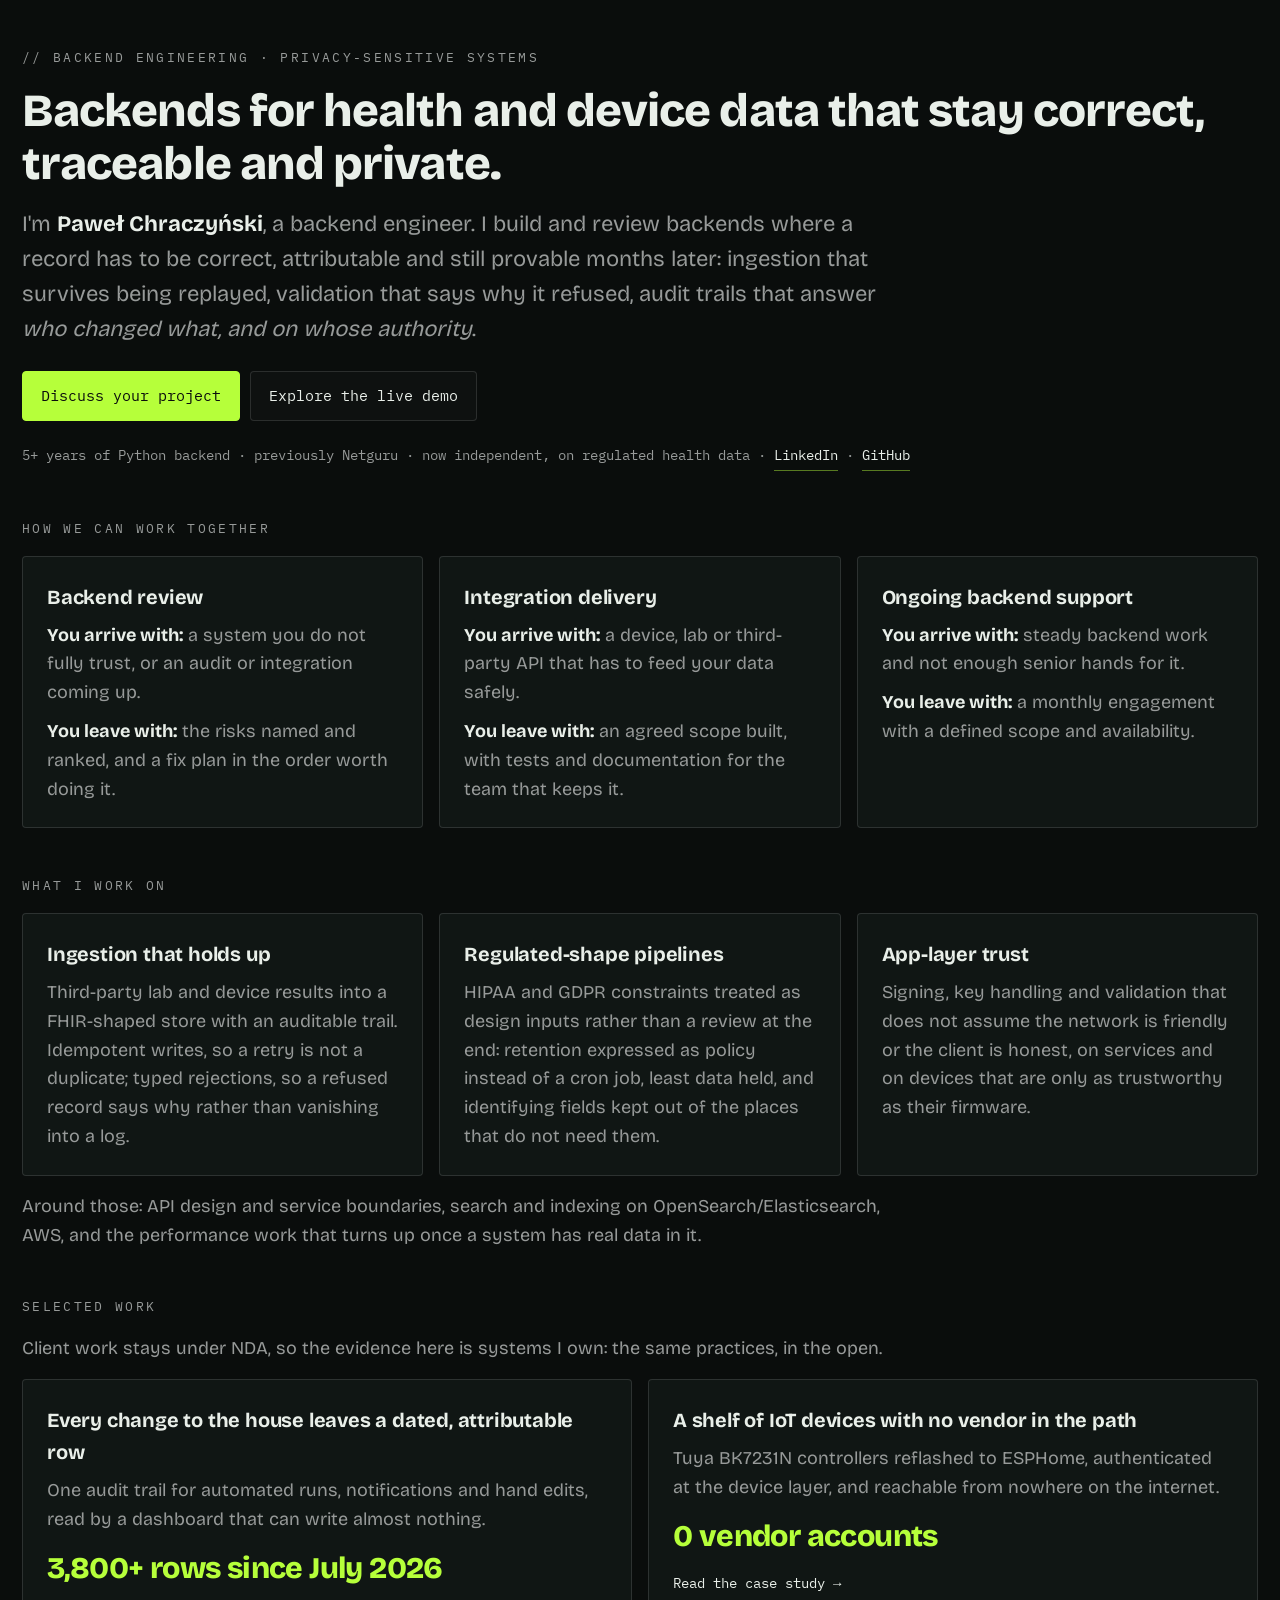
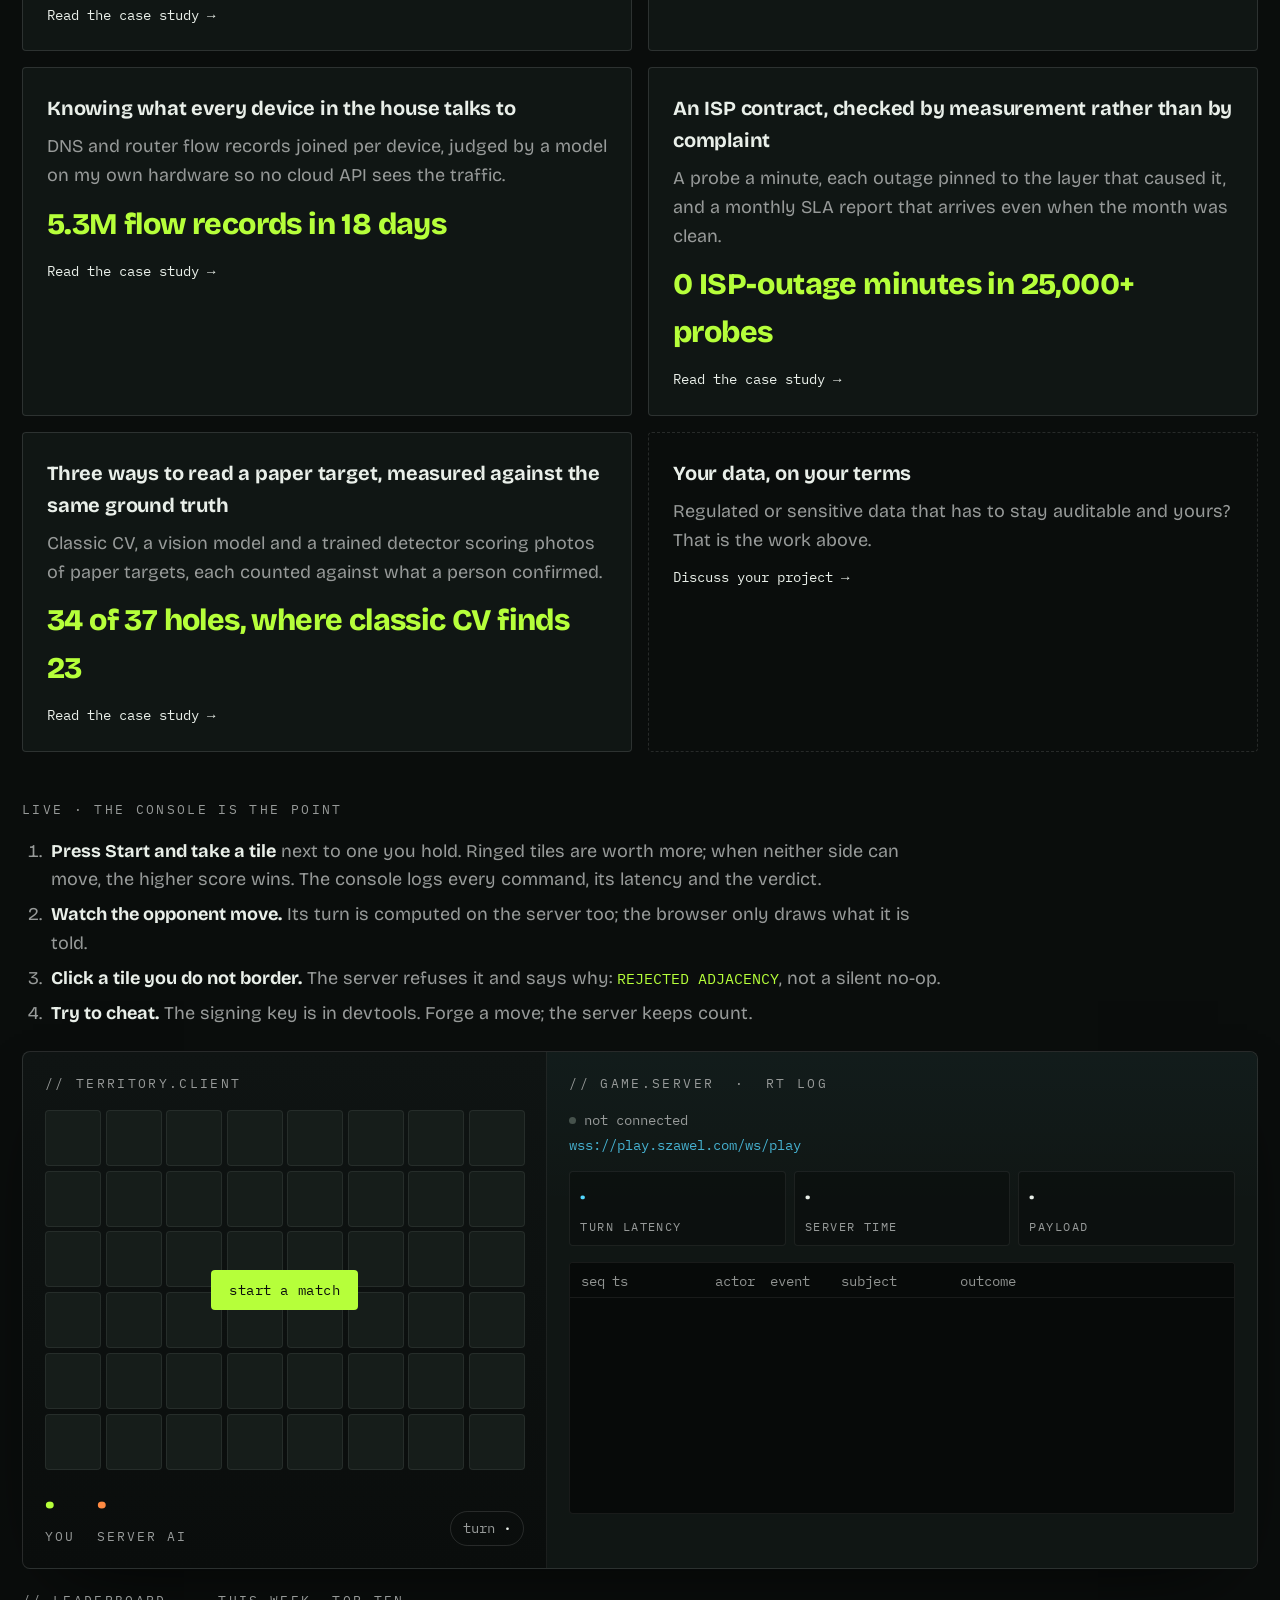
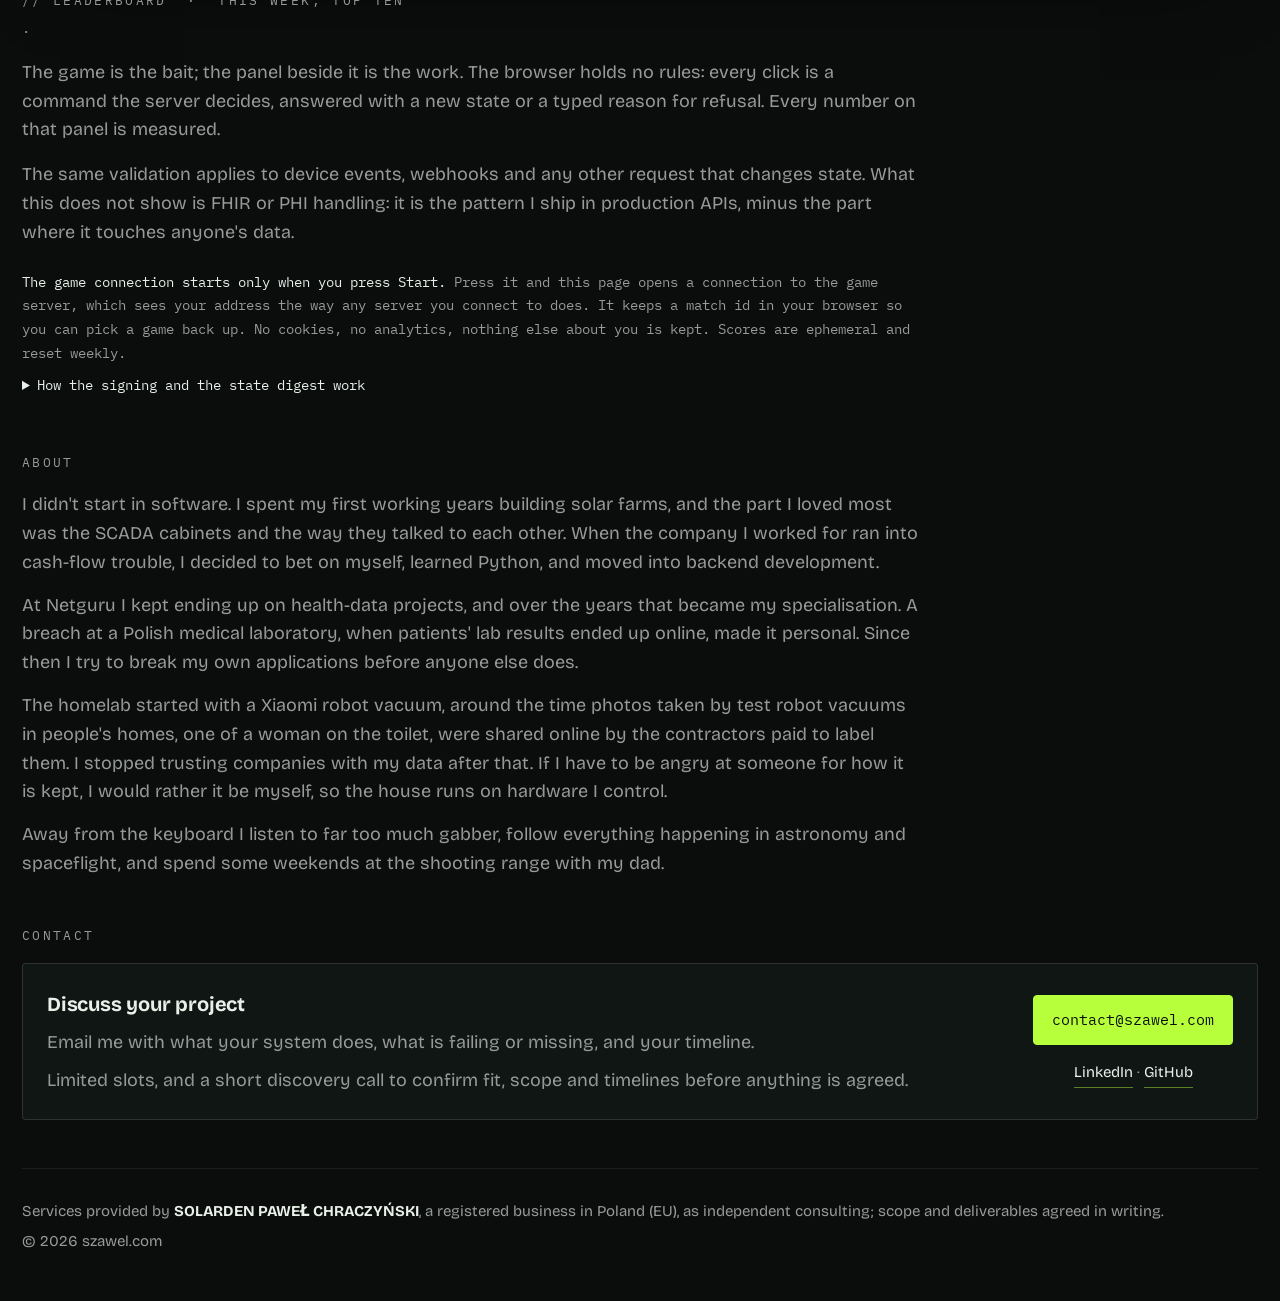
==== commit 52d23aa1: "target-analyzer case study, an NDA line over Selected work, and an invitation card for the odd slot" ====
--- a/index.html
+++ b/index.html
@@ -118,6 +118,10 @@
 
         <section id="work-done" aria-labelledby="done-label">
             <div class="label" id="done-label">Selected work</div>
+            <p class="also">
+                Client work stays under NDA, so the evidence here is systems I own: the same
+                practices, in the open.
+            </p>
             <div class="grid">
                 <a class="card work" href="work/yoman.html">
                     <h2>Every change to the house leaves a dated, attributable row</h2>
@@ -146,6 +150,19 @@
                         monthly SLA report that arrives even when the month was clean.</p>
                     <p class="n">0 ISP-outage minutes in 25,000+ probes</p>
                     <p class="more">Read the case study &rarr;</p>
+                </a>
+                <a class="card work" href="work/target-analyzer.html">
+                    <h2>Three ways to read a paper target, measured against the same ground truth</h2>
+                    <p>Classic CV, a vision model and a trained detector scoring photos of paper
+                        targets, each counted against what a person confirmed.</p>
+                    <p class="n">34 of 37 holes, where classic CV finds 23</p>
+                    <p class="more">Read the case study &rarr;</p>
+                </a>
+                <a class="card work ghost" href="#contact">
+                    <h2>Your data, on your terms</h2>
+                    <p>Regulated or sensitive data that has to stay auditable and yours? That is
+                        the work above.</p>
+                    <p class="more">Discuss your project &rarr;</p>
                 </a>
             </div>
         </section>
--- a/site.css
+++ b/site.css
@@ -78,6 +78,11 @@
     .grid.three { grid-template-columns: repeat(3, 1fr) }
     /* Inside the query: a span of 2 in the one-column layout adds a second column. */
     .grid.three .aside { grid-column: span 2 }
+    /* An odd count of case studies would leave the last card alone beside an empty cell, so it
+       is centred at one column's width instead. 8px is half the grid's 16px gap. */
+    .grid:not(.three) > .card.work:last-child:nth-child(odd) {
+        grid-column: span 2; justify-self: center; width: calc(50% - 8px)
+    }
 }
 
 .card {
@@ -94,6 +99,8 @@
 .card b { color: var(--ink); font-weight: 700 }
 
 .also { margin-top: 16px; color: var(--dim); max-width: var(--prose) }
+/* Between a label and its grid rather than after a section's cards. */
+#work-done .also { margin: 0 0 16px }
 
 .about { max-width: var(--prose); color: var(--dim) }
 .about p + p { margin-top: 14px }
@@ -144,6 +151,8 @@
 a.work:hover { border-color: var(--you); background: var(--tile) }
 a.work .n { font-family: var(--disp); font-weight: 800; font-size: 30px; color: var(--you); letter-spacing: -.02em }
 a.work .more { margin-top: 12px; font-family: var(--mono); font-size: 14px; color: var(--ink) }
+/* The invitation beside the case studies: shaped like one, quieter than one. */
+a.work.ghost { border-style: dashed; background: transparent }
 
 .back { font-family: var(--mono); font-size: 14px }
 .back + .kicker { margin-top: 32px }
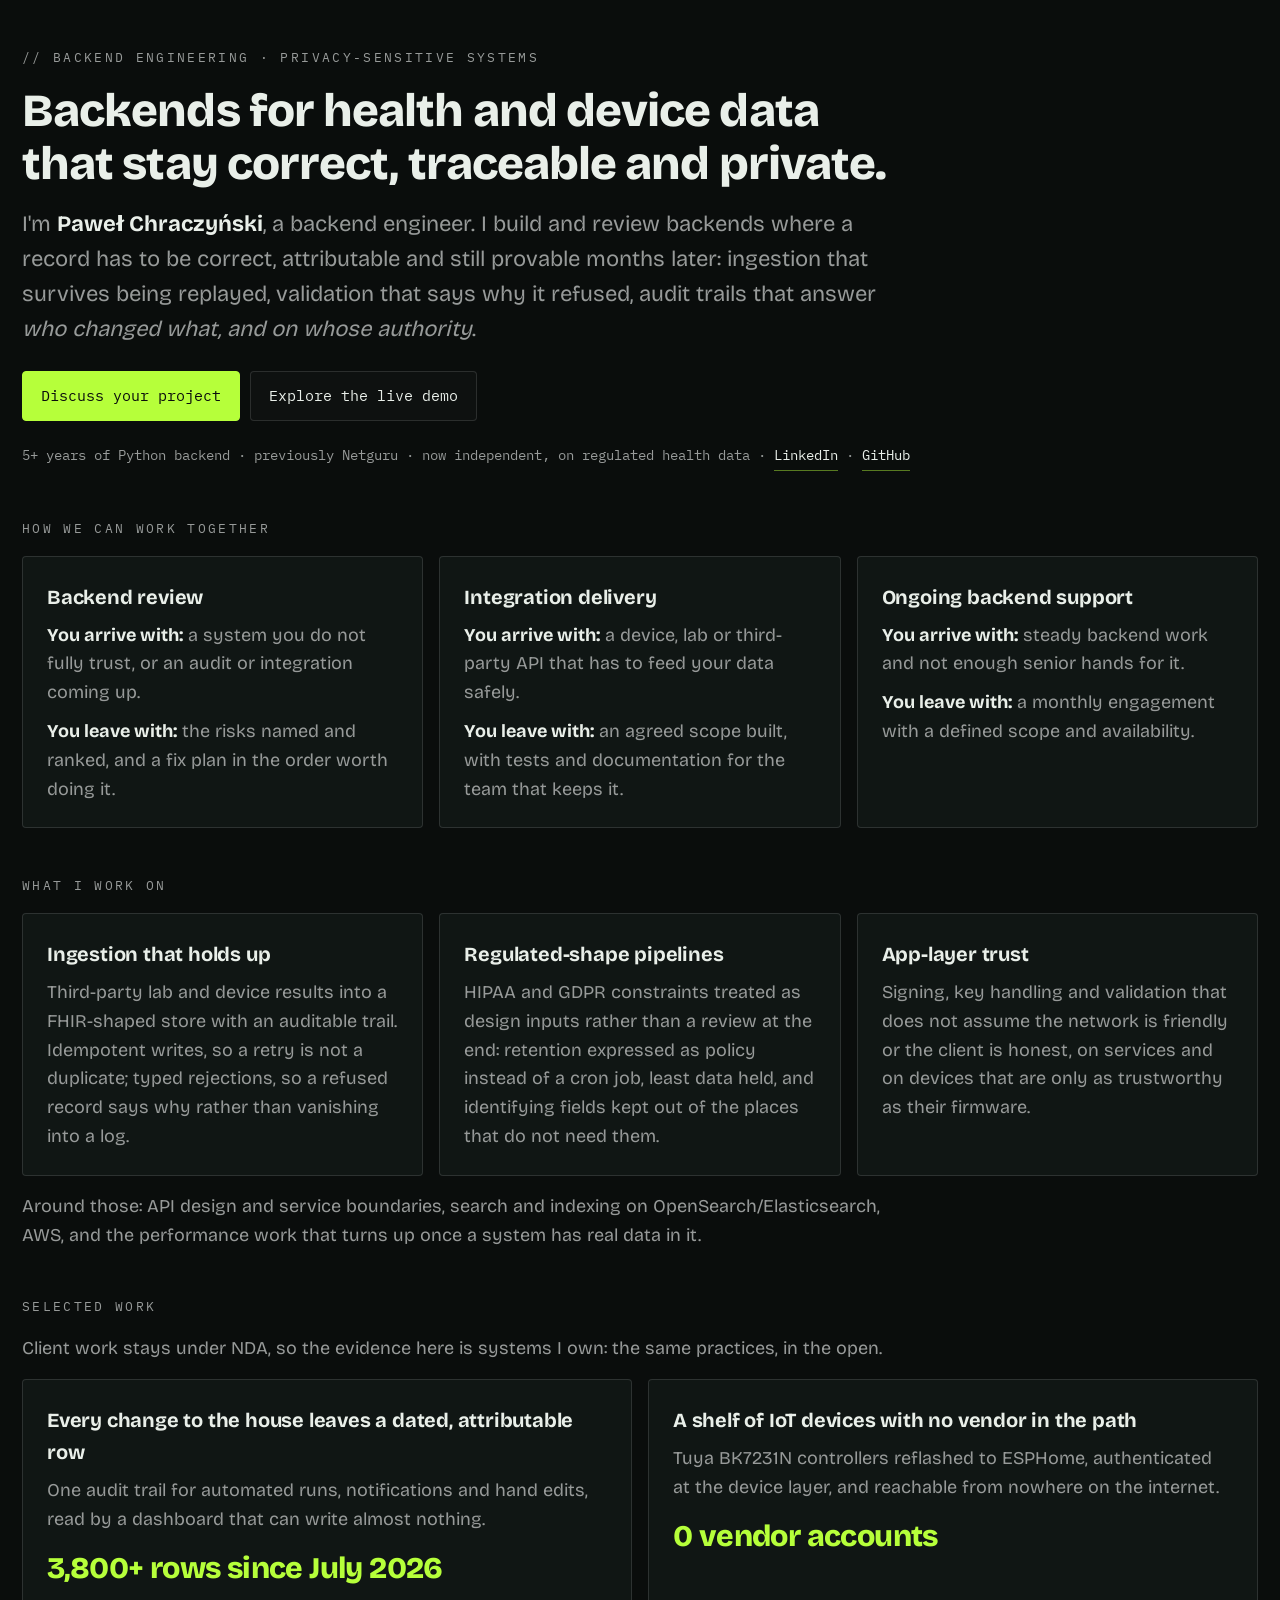
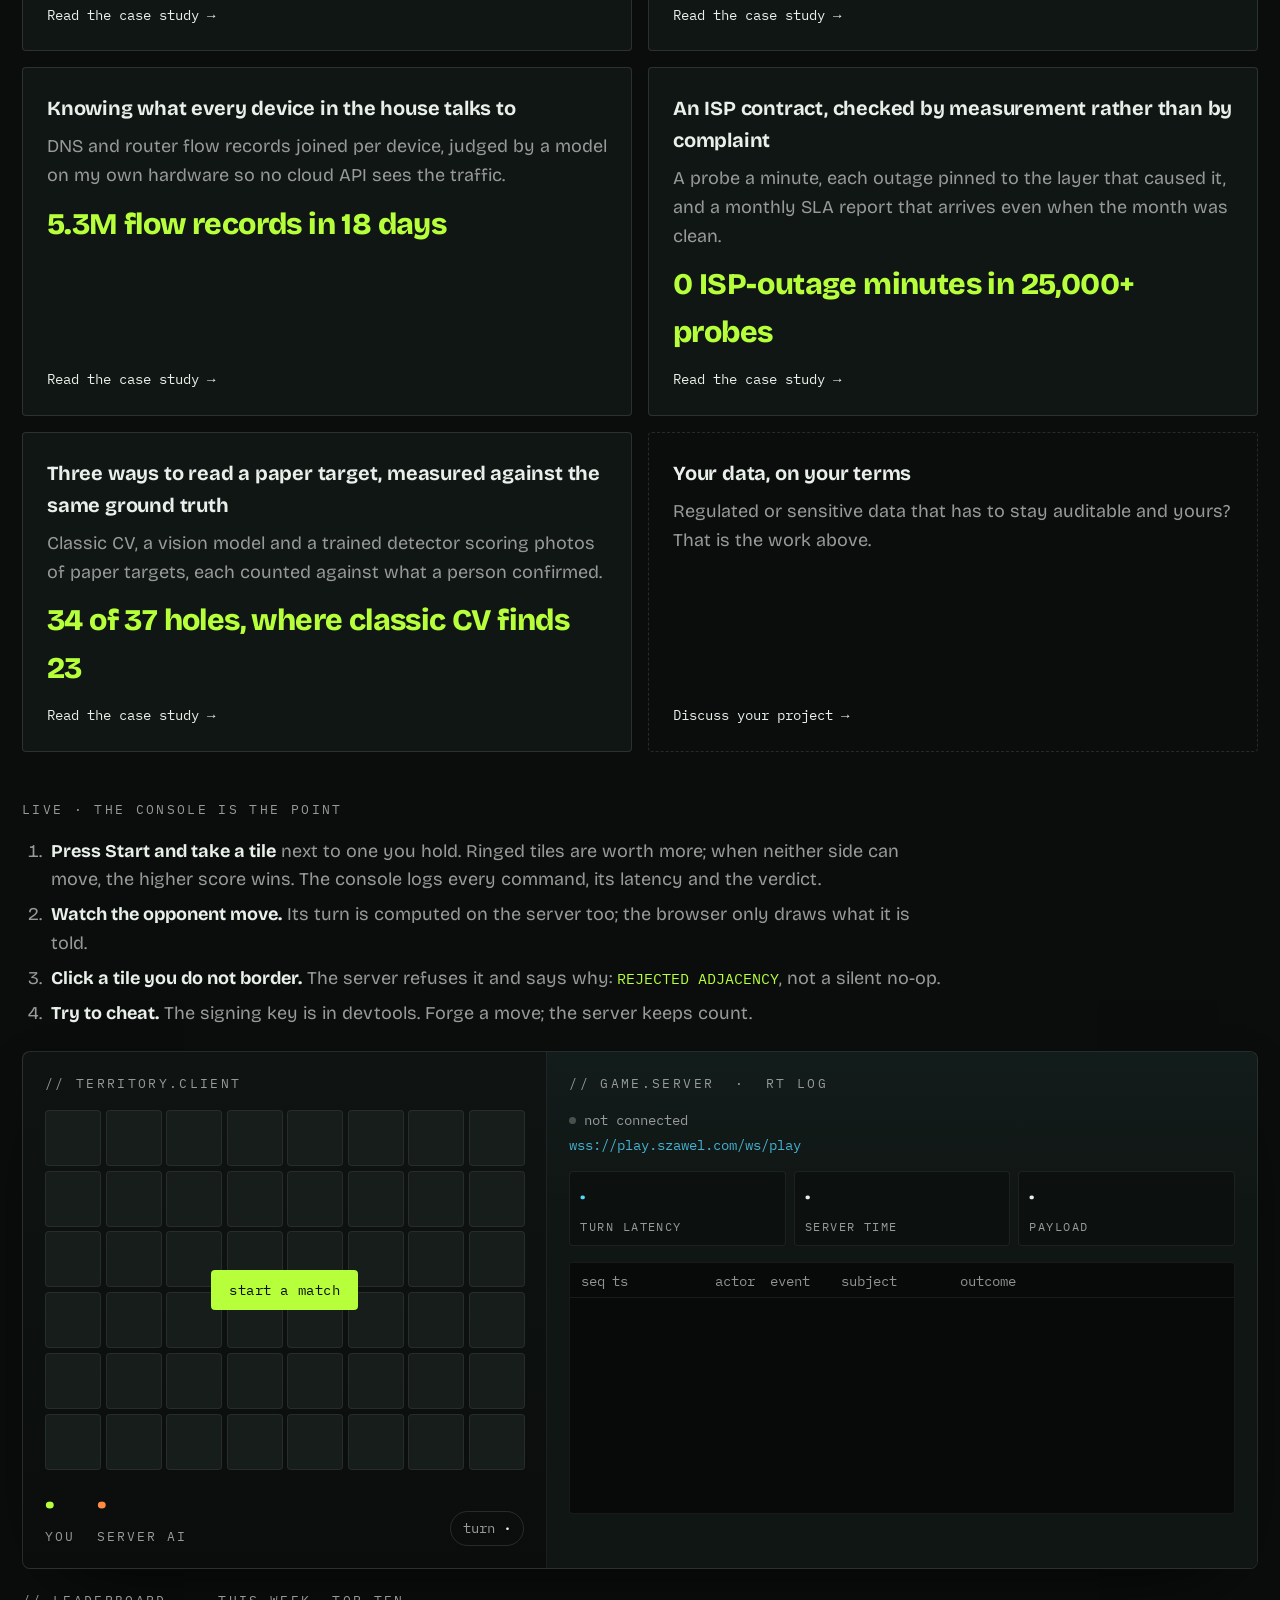
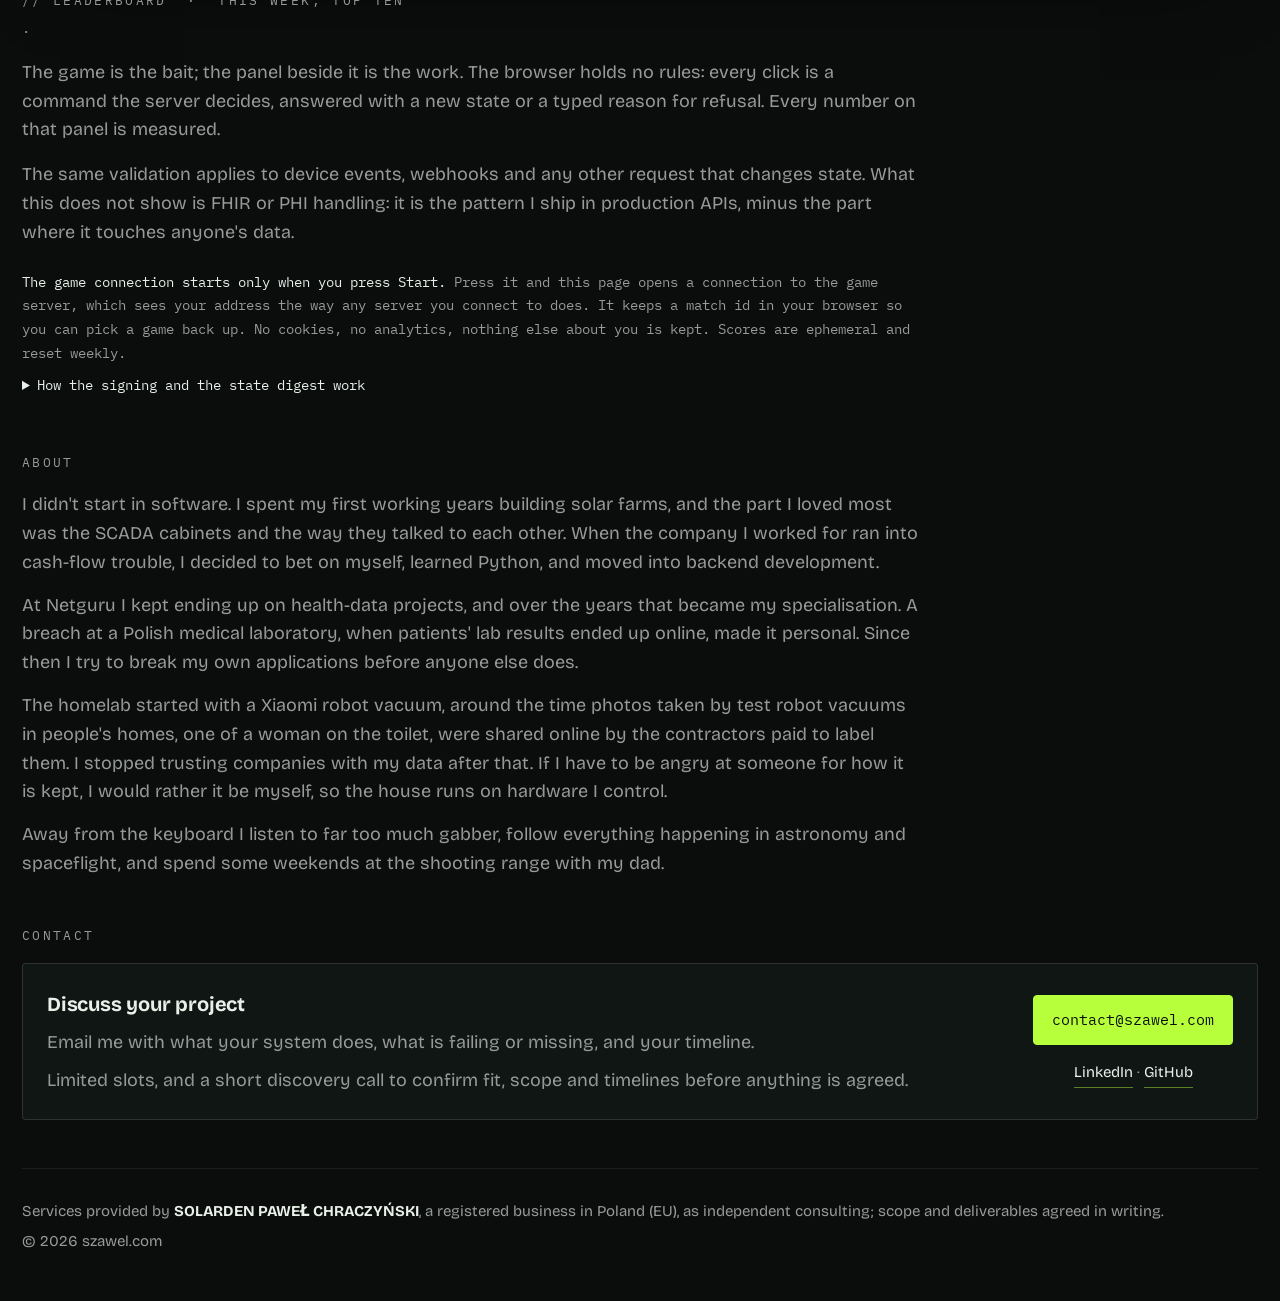
==== commit bbb3efd7: "Accessibility and polish: steady LED, one-stop keyboard board with focus hand-off and a test, diamon" ====
--- a/index.html
+++ b/index.html
@@ -55,24 +55,24 @@
         </header>
 
         <section id="work" aria-labelledby="work-label">
-            <div class="label" id="work-label">How we can work together</div>
+            <h2 class="label" id="work-label">How we can work together</h2>
             <div class="grid three">
                 <div class="card">
-                    <h2>Backend review</h2>
+                    <h3>Backend review</h3>
                     <p><b>You arrive with:</b> a system you do not fully trust, or an audit or
                         integration coming up.</p>
                     <p><b>You leave with:</b> the risks named and ranked, and a fix plan in the order
                         worth doing it.</p>
                 </div>
                 <div class="card">
-                    <h2>Integration delivery</h2>
+                    <h3>Integration delivery</h3>
                     <p><b>You arrive with:</b> a device, lab or third-party API that has to feed your
                         data safely.</p>
                     <p><b>You leave with:</b> an agreed scope built, with tests and documentation
                         for the team that keeps it.</p>
                 </div>
                 <div class="card">
-                    <h2>Ongoing backend support</h2>
+                    <h3>Ongoing backend support</h3>
                     <p><b>You arrive with:</b> steady backend work and not enough senior hands for
                         it.</p>
                     <p><b>You leave with:</b> a monthly engagement with a defined scope and
@@ -82,10 +82,10 @@
         </section>
 
         <section id="services" aria-labelledby="services-label">
-            <div class="label" id="services-label">What I work on</div>
+            <h2 class="label" id="services-label">What I work on</h2>
             <div class="grid three">
                 <div class="card">
-                    <h2>Ingestion that holds up</h2>
+                    <h3>Ingestion that holds up</h3>
                     <p>
                         Third-party lab and device results into a FHIR-shaped store with an auditable
                         trail. Idempotent writes, so a retry is not a duplicate; typed rejections, so a
@@ -93,7 +93,7 @@
                     </p>
                 </div>
                 <div class="card">
-                    <h2>Regulated-shape pipelines</h2>
+                    <h3>Regulated-shape pipelines</h3>
                     <p>
                         HIPAA and GDPR constraints treated as design inputs rather than a review at the
                         end: retention expressed as policy instead of a cron job, least data held, and
@@ -101,7 +101,7 @@
                     </p>
                 </div>
                 <div class="card">
-                    <h2>App-layer trust</h2>
+                    <h3>App-layer trust</h3>
                     <p>
                         Signing, key handling and validation that does not assume the network is
                         friendly or the client is honest, on services and on devices that are
@@ -117,49 +117,49 @@
         </section>
 
         <section id="work-done" aria-labelledby="done-label">
-            <div class="label" id="done-label">Selected work</div>
+            <h2 class="label" id="done-label">Selected work</h2>
             <p class="also">
                 Client work stays under NDA, so the evidence here is systems I own: the same
                 practices, in the open.
             </p>
             <div class="grid">
                 <a class="card work" href="work/yoman.html">
-                    <h2>Every change to the house leaves a dated, attributable row</h2>
+                    <h3>Every change to the house leaves a dated, attributable row</h3>
                     <p>One audit trail for automated runs, notifications and hand edits, read by a
                         dashboard that can write almost nothing.</p>
                     <p class="n">3,800+ rows since July 2026</p>
                     <p class="more">Read the case study &rarr;</p>
                 </a>
                 <a class="card work" href="work/iot.html">
-                    <h2>A shelf of IoT devices with no vendor in the path</h2>
+                    <h3>A shelf of IoT devices with no vendor in the path</h3>
                     <p>Tuya BK7231N controllers reflashed to ESPHome, authenticated at the device
                         layer, and reachable from nowhere on the internet.</p>
                     <p class="n">0 vendor accounts</p>
                     <p class="more">Read the case study &rarr;</p>
                 </a>
                 <a class="card work" href="work/dns-watch.html">
-                    <h2>Knowing what every device in the house talks to</h2>
+                    <h3>Knowing what every device in the house talks to</h3>
                     <p>DNS and router flow records joined per device, judged by a model on my own
                         hardware so no cloud API sees the traffic.</p>
                     <p class="n">5.3M flow records in 18 days</p>
                     <p class="more">Read the case study &rarr;</p>
                 </a>
                 <a class="card work" href="work/isp-watch.html">
-                    <h2>An ISP contract, checked by measurement rather than by complaint</h2>
+                    <h3>An ISP contract, checked by measurement rather than by complaint</h3>
                     <p>A probe a minute, each outage pinned to the layer that caused it, and a
                         monthly SLA report that arrives even when the month was clean.</p>
                     <p class="n">0 ISP-outage minutes in 25,000+ probes</p>
                     <p class="more">Read the case study &rarr;</p>
                 </a>
                 <a class="card work" href="work/target-analyzer.html">
-                    <h2>Three ways to read a paper target, measured against the same ground truth</h2>
+                    <h3>Three ways to read a paper target, measured against the same ground truth</h3>
                     <p>Classic CV, a vision model and a trained detector scoring photos of paper
                         targets, each counted against what a person confirmed.</p>
                     <p class="n">34 of 37 holes, where classic CV finds 23</p>
                     <p class="more">Read the case study &rarr;</p>
                 </a>
                 <a class="card work ghost" href="#contact">
-                    <h2>Your data, on your terms</h2>
+                    <h3>Your data, on your terms</h3>
                     <p>Regulated or sensitive data that has to stay auditable and yours? That is
                         the work above.</p>
                     <p class="more">Discuss your project &rarr;</p>
@@ -170,7 +170,7 @@
 
     <section id="demo" aria-labelledby="demo-label">
         <div class="intro">
-            <div class="label" id="demo-label">Live &middot; the console is the point</div>
+            <h2 class="label" id="demo-label">Live &middot; the console is the point</h2>
             <ol class="steps">
                 <li><b>Press Start and take a tile</b> next to one you hold. Ringed tiles are worth
                     more; when neither side can move, the higher score wins. The console logs every
@@ -188,7 +188,8 @@
                 <div class="paneTop">
                     <div class="paneLabel">// territory.client</div>
                 </div>
-                <div class="board inert" id="board" role="group" aria-label="game board"
+                <div class="board inert" id="board" role="group" tabindex="-1"
+                     aria-label="game board, arrow keys move between tiles"
                      data-endpoint="wss://play.szawel.com/ws/play">
                     <button type="button" id="start">start a match</button>
                 </div>
@@ -277,7 +278,7 @@
 
     <div class="wrap">
         <section id="about" aria-labelledby="about-label">
-            <div class="label" id="about-label">About</div>
+            <h2 class="label" id="about-label">About</h2>
             <div class="about">
                 <p>
                     I didn't start in software. I spent my first working years building solar farms,
@@ -307,10 +308,10 @@
         </section>
 
         <section id="contact" aria-labelledby="contact-label">
-            <div class="label" id="contact-label">Contact</div>
+            <h2 class="label" id="contact-label">Contact</h2>
             <div class="card split">
                 <div>
-                    <h2>Discuss your project</h2>
+                    <h3>Discuss your project</h3>
                     <p>
                         Email me with what your system does, what is failing or missing, and your
                         timeline.
@@ -332,16 +333,18 @@
             </div>
         </section>
 
-        <footer>
-            <p>
-                Services provided by <b>SOLARDEN PAWE&#321; CHRACZY&#323;SKI</b>, a registered business
-                in Poland (EU), as independent consulting; scope and deliverables agreed in
-                writing.
-            </p>
-            <p>&copy; <span id="y"></span> szawel.com</p>
-        </footer>
     </div>
 </main>
+<div class="wrap">
+    <footer>
+        <p>
+            Services provided by <b>SOLARDEN PAWE&#321; CHRACZY&#323;SKI</b>, a registered business
+            in Poland (EU), as independent consulting; scope and deliverables agreed in
+            writing.
+        </p>
+        <p>&copy; <span id="y"></span> szawel.com</p>
+    </footer>
+</div>
 
 <script>
     document.getElementById("y").textContent = new Date().getFullYear();
--- a/game/client/widget.css
+++ b/game/client/widget.css
@@ -42,7 +42,7 @@
      while they share a font size — that is why both sit inside .logwrap and neither sets one. */
   --cols: 3ch 12ch 6ch 8ch 14ch auto;
   /* --dimmer reads 2.43:1 on the log, under AA, and seq and ts carry the "nothing was dropped"
-     claim. ponytail: its own token, since --dimmer's other uses are dots and the dead LED. */
+     claim. ponytail: its own token, since --dimmer's only other use is the dead LED. */
   --log-dim: #909391;
 }
 
@@ -119,6 +119,10 @@
   animation: pop .5s cubic-bezier(.2, .8, .2, 1) both;
 }
 
+/* The keyboard moves focus onto the board and between tiles, and the browser's default ring is
+   near invisible on this ground. Here rather than left to the host page: the dev page has none. */
+.board:focus-visible, .tile:focus-visible { outline: 2px solid var(--you); outline-offset: 2px }
+
 /* Only a tile that could still be taken, and only its background: an owned or water tile
    carries information hover must not repaint, and the border belongs to legality. */
 .board:not(.inert) .tile:not(.you):not(.server):not(.water):hover { background: var(--tile-hi); transform: translateY(-1px) }
@@ -127,11 +131,14 @@
 .tile.legal { border-color: rgba(182, 255, 58, .45); box-shadow: inset 0 0 0 1px rgba(182, 255, 58, .12) }
 .tile.you { background: linear-gradient(145deg, #9be028, #c6ff52); border-color: #d8ff7a; box-shadow: 0 0 14px -4px var(--you) }
 .tile.server { background: linear-gradient(145deg, #e9722c, #ff9a52); border-color: #ffb07a; box-shadow: 0 0 14px -4px var(--server) }
-/* The second channel. Your tiles and the opponent's sit 1.89:1 apart in luminance, so hue
-   is doing all the work until the dot's shape tells them apart. */
-.tile .dot { position: absolute; inset: 0; margin: auto; width: 5px; height: 5px; border-radius: 99px; background: var(--dimmer) }
+/* The second channel. Your tiles and the opponent's sit 1.94:1 apart in luminance, and to a
+   deuteranope both read as yellow, so the dot's shape tells them apart: round is yours, a
+   diamond is the opponent's. A rounded square was too close to a circle at this size. */
+/* --dim, not --dimmer: the dot is how a free tile shows at all (the tile itself is 1.1:1 on the
+   pane), and step 3 asks the visitor to find one. */
+.tile .dot { position: absolute; inset: 0; margin: auto; width: 5px; height: 5px; border-radius: 99px; background: var(--dim) }
 .tile.you .dot, .tile.server .dot { width: 7px; height: 7px; background: rgba(0, 0, 0, .55) }
-.tile.server .dot { border-radius: 2px }
+.tile.server .dot { border-radius: 0; transform: rotate(45deg) }
 .tile.water .dot { width: 9px; height: 2px; border-radius: 1px; background: var(--cyan); opacity: .45 }
 /* Points get a channel of their own, a ring that survives either owner's colour. */
 .tile.valuable .dot { outline: 1.5px solid var(--dim); outline-offset: 2px }
@@ -151,8 +158,8 @@
 .turnpill.thinking { border-color: var(--server); animation: blink 1.2s infinite }
 
 .conn { display: flex; align-items: center; gap: 8px; font-size: 14px; color: var(--dim); margin-bottom: 4px }
-.led { width: 7px; height: 7px; border-radius: 99px; background: var(--you); box-shadow: 0 0 8px var(--you); animation: blink 2s infinite }
-.led.off { background: var(--dimmer); box-shadow: none; animation: none }
+.led { width: 7px; height: 7px; border-radius: 99px; background: var(--you); box-shadow: 0 0 8px var(--you) }
+.led.off { background: var(--dimmer); box-shadow: none }
 .endpoint { font-size: 13.5px; color: var(--cyan); opacity: .8; word-break: break-all; margin-bottom: 16px }
 
 .metrics { display: grid; grid-template-columns: 1fr 1fr 1fr; gap: 8px; margin-bottom: 16px }
@@ -210,10 +217,11 @@
 @keyframes slidein { from { opacity: 0; transform: translateX(-6px) } to { opacity: 1; transform: none } }
 @keyframes blink { 0%, 100% { opacity: 1 } 50% { opacity: .35 } }
 
-/* The LED blinks forever and the board pops in 48 tiles at once, on a page a visitor
-   did not open to watch an animation. */
+/* The board pops in 48 tiles at once, on a page a visitor did not open to watch an animation.
+   The LED does not blink at all: a light flashing for as long as the socket is open is the
+   moving content WCAG 2.2.2 says a visitor must be able to stop. */
 @media (prefers-reduced-motion: reduce) {
-  .tile, .ln, .led, .turnpill { animation: none }
+  .tile, .ln, .turnpill { animation: none }
   .tile { transition: none }
 }
 
@@ -232,4 +240,7 @@
   .loghead .row > :nth-child(-n+2), .ln > :nth-child(-n+2) { display: none }
   .loghead .row > :last-child, .ln .ou { grid-column: 1 / -1 }
   .ln { padding-bottom: 4px; border-bottom: 1px solid var(--line) }
-}
+  /* Three metrics share 300px: at the full size a value like "0.208 ms" breaks its unit onto a
+     second line and the three boxes stop lining up. */
+  .metric .mn { font-size: 16px; white-space: nowrap }
+}
--- a/site.css
+++ b/site.css
@@ -11,7 +11,8 @@
     -webkit-font-smoothing: antialiased;
 }
 
-main { padding: 48px 0 }
+/* No bottom padding: the footer, outside <main> as the page's contentinfo, carries it. */
+main { padding: 48px 0 0 }
 
 .wrap { max-width: 1400px; margin: 0 auto; padding: 0 22px }
 
@@ -32,16 +33,18 @@
     color: var(--dim);
 }
 
-h1 { margin: 16px 0 0; font-size: 46px; line-height: 1.15; letter-spacing: -.02em; font-weight: 800 }
-h2 { margin: 0 0 8px; font-size: 20px; font-weight: 700; letter-spacing: -.01em }
-/* The headline is a sentence, not a slogan: at 46px on a phone it pushes both calls to
-   action below the first screen. */
-@media (max-width: 600px) { h1 { font-size: 34px } header .lead { font-size: 19px } }
+/* balance: a two-line headline otherwise leaves one word alone on the second line. */
+h1 { margin: 16px 0 0; font-size: 46px; line-height: 1.15; letter-spacing: -.02em; font-weight: 800; text-wrap: balance }
+/* h3 on the apex, where each section's label is its h2; h2 on a case study, which has no labels. */
+h2, h3 { margin: 0 0 8px; font-size: 20px; font-weight: 700; letter-spacing: -.01em }
 
 /* Scoped: .lead is also the widget's leaderboard row, and a bare rule here reaches
    into it for every property the widget's own rule does not set. */
 header .lead { margin: 16px 0 0; color: var(--dim); font-size: 22px; max-width: var(--prose) }
 header .lead b { color: var(--ink); font-weight: 700 }
+/* The headline is a sentence, not a slogan: at full size on a phone it and the lead push both calls
+   to action below the first screen. After the base rules, or they win on source order. */
+@media (max-width: 600px) { h1 { font-size: 34px } header .lead { font-size: 19px } }
 
 .background { margin-top: 20px; font-family: var(--mono); font-size: 14px; color: var(--dim) }
 
@@ -68,6 +71,7 @@
     letter-spacing: .18em;
     text-transform: uppercase;
     color: var(--dim);
+    font-weight: 400;
     margin-bottom: 16px;
 }
 
@@ -137,7 +141,7 @@
 
 footer {
     margin-top: 48px;
-    padding-top: 24px;
+    padding: 24px 0 48px;
     border-top: 1px solid var(--line);
     color: var(--dim);
     font-size: 15px;
@@ -147,10 +151,14 @@
 footer b { color: var(--ink); font-weight: 700 }
 
 /* Selected work: a card is the whole link, so the target is the card and not a word in it. */
-a.work { display: block; border-bottom: 1px solid var(--line2) }
+/* A column, so the link line sits on the card's floor and lines up across a row. */
+a.work { display: flex; flex-direction: column; border-bottom: 1px solid var(--line2) }
 a.work:hover { border-color: var(--you); background: var(--tile) }
-a.work .n { font-family: var(--disp); font-weight: 800; font-size: 30px; color: var(--you); letter-spacing: -.02em }
-a.work .more { margin-top: 12px; font-family: var(--mono); font-size: 14px; color: var(--ink) }
+/* The measured figure: on a work card, and under a case study's headline, where a phone reader
+   would otherwise meet it only after a screen and a half of Problem and Action. */
+a.work .n, header .n { font-family: var(--disp); font-weight: 800; font-size: 30px; color: var(--you); letter-spacing: -.02em }
+header .n { margin-top: 12px; line-height: 1.2 }
+a.work .more { margin-top: auto; padding-top: 12px; font-family: var(--mono); font-size: 14px; color: var(--ink) }
 /* The invitation beside the case studies: shaped like one, quieter than one. */
 a.work.ghost { border-style: dashed; background: transparent }
 
